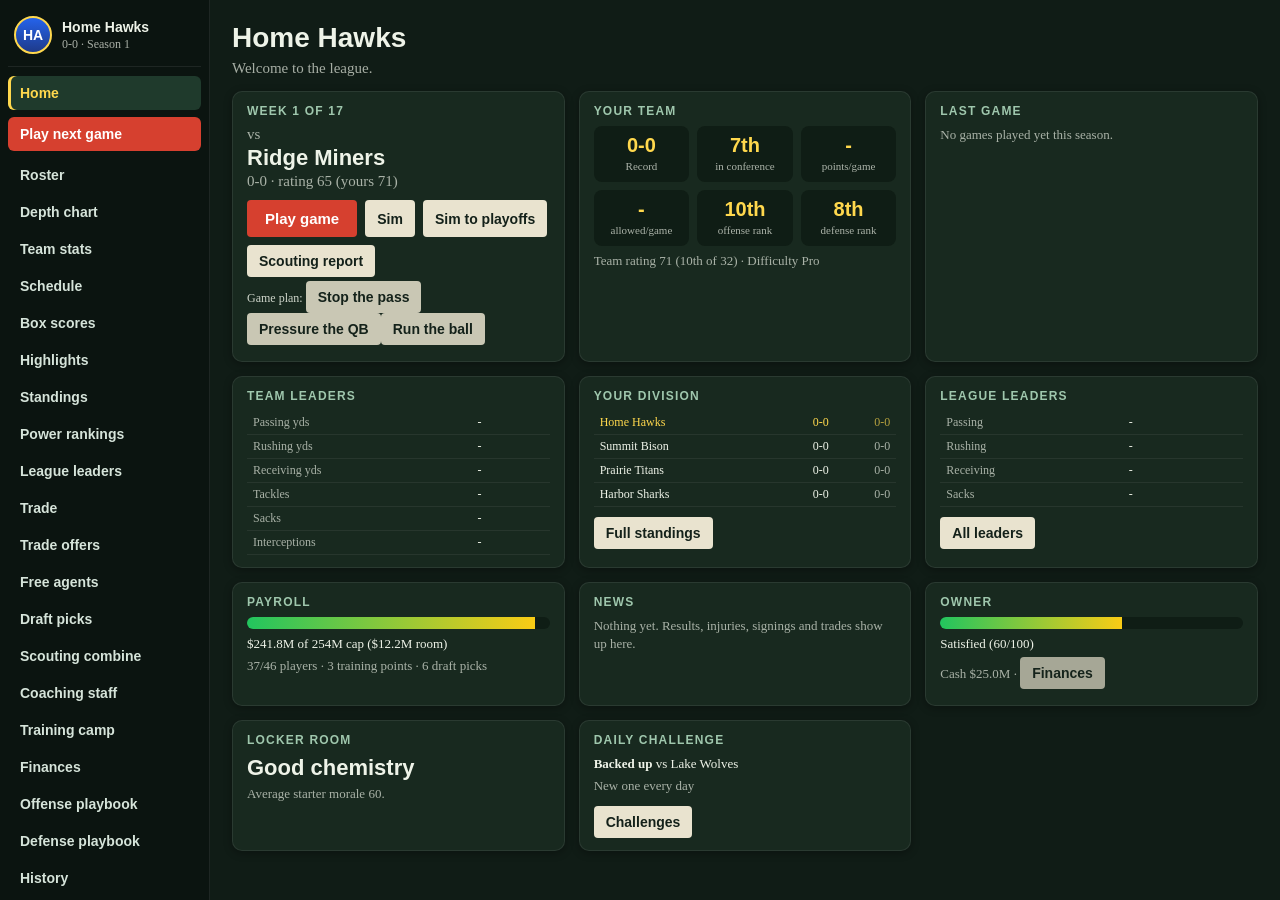
==== index.html @ 3e3acdc1 "Football: player camera - third-person and first-person views (Tab to switch) Co-Authored-By: Claude" ====
<!doctype html>
<html lang="en"><head><meta charset="utf-8">
<meta name="viewport" content="width=device-width,initial-scale=1,maximum-scale=1,user-scalable=no,viewport-fit=cover">
<meta name="mobile-web-app-capable" content="yes"><meta name="apple-mobile-web-app-capable" content="yes">
<title>Gridiron Lab</title><link rel="stylesheet" href="style.css">
<link rel="manifest" href="manifest.webmanifest"><meta name="theme-color" content="#14211a"><link rel="apple-touch-icon" href="icon-192.png"><link rel="icon" href="icon-192.png"></head>
<body>
<div id="wrap">
<canvas id="c" width="960" height="540"></canvas>
<div id="hud"></div><div id="msg"></div>
<div id="top"><button id="pbb">Playbook</button><button id="hlp">Controls</button><button id="rb">Lobby</button></div>
<div id="pb"></div>
<div id="pre"><div id="hint"></div><div id="plays"></div><button id="snap">Snap</button></div>
<div id="bar"></div>
<div id="stick"><i></i></div><div id="mv"></div><button id="act">Juke / Pump</button>
<p id="help"></p>
</div>
<div id="rot">Turn your phone sideways to play.<br><small>(tap to dismiss)</small></div>
<div id="modal" hidden></div>
<script src="data.js"></script><script src="stats0.js"></script><script src="special.js"></script><script src="ai.js"></script><script src="moves.js"></script><script src="career.js"></script><script src="ragdoll.js"></script><script src="game.js"></script><script src="render.js"></script><script src="hud.js"></script><script src="playbook.js"></script><script src="dash.js"></script><script src="league.js"></script><script src="opts.js"></script><script src="pcam.js"></script><script src="kick.js"></script><script src="extras.js"></script><script src="field2.js"></script><script src="gm.js"></script><script src="desk.js"></script><script src="anim.js"></script><script src="more.js"></script><script src="pose.js"></script><script src="play2.js"></script><script src="vis2.js"></script><script src="menus2.js"></script><script src="polish.js"></script><script src="sound2.js"></script><script src="more3.js"></script><script src="dive.js"></script><script src="play3.js"></script><script src="vis3.js"></script><script src="modes.js"></script><script src="ease.js"></script><script src="keys.js"></script><script src="models.js"></script><script src="anim2.js"></script><script src="rp2.js"></script><script src="trick.js"></script><script src="stats2.js"></script><script src="pe.js"></script><script src="pd.js"></script><script src="plays3.js"></script><script src="tw.js"></script><script src="rel.js"></script><script src="rtclock.js"></script><script src="pass3.js"></script><script src="stplays.js"></script><script src="st3.js"></script><script src="std.js"></script><script src="playcard.js"></script><script src="modelock.js"></script><script src="sheetlock.js"></script><script src="lock.js"></script>
<script>if(typeof stSVG!="function"||typeof kofcEnd!="function"||typeof rtTick!="function"||typeof lobby!="function"||typeof lineup!="function"||typeof careerHub!="function"||typeof cmove!="function"||typeof ragTackle!="function"||typeof fit!="function"||typeof dashHome!="function"||typeof featUI!="function"||typeof kickStart!="function"||typeof xNewGame!="function"||typeof fForm!="function"||typeof gmInit!="function"||typeof padPoll!="function"||typeof animStep!="function"||typeof stiffArm!="function"||typeof anTick!="function"||typeof covPre!="function"||typeof vTick!="function"||typeof devUI!="function"||typeof camTick!="function"||typeof sReact!="function"||typeof gNums!="function"||typeof userDive!="function"||typeof dsCycle!="function"||typeof dcShow!="function"||typeof recapUI!="function"||typeof tutGo!="function"||typeof kbPage!="function"||typeof mDraw!="function"||typeof CEL2=="undefined"||typeof rpAct!="function"||typeof licOK!="function"||typeof slGate!="function"||typeof fa1Fill!="function"||typeof dsSync!="function"||typeof peUI!="function"||typeof pdUI!="function"||typeof coachSug!="function"||typeof koKneel!="function"||typeof st4th!="function"||typeof stDes!="function"||typeof pcdShow!="function"||typeof pcSet!="function"||typeof mlSwitch!="function")document.body.innerHTML='<p style="padding:20px;font:18px sans-serif;color:#fff">Gridiron Lab is missing files. Upload index.html, data.js, special.js, ai.js, moves.js, career.js, ragdoll.js, game.js, render.js, hud.js, playbook.js, dash.js, league.js, opts.js, pcam.js, kick.js, extras.js, field2.js, gm.js, desk.js, anim.js, more.js, pose.js, play2.js, vis2.js, menus2.js, polish.js, sound2.js, more3.js, dive.js, play3.js, vis3.js, modes.js, ease.js, keys.js, models.js, anim2.js, rp2.js, trick.js, st3.js, std.js, playcard.js, sheetlock.js, lock.js, sw.js, manifest.webmanifest, the icons and style.css together in one folder.</p>'</script></body></html>
---- style.css ----
*{box-sizing:border-box}
html,body{margin:0;height:100%;overflow:hidden;background:#0b1626;color:#eef3e8;font:15px Georgia,serif;overscroll-behavior:none;-webkit-user-select:none;user-select:none}
button{background:#e9e3cf;color:#14211a;border:0;padding:8px 12px;font:700 14px "Trebuchet MS",sans-serif;cursor:pointer;border-radius:4px}
button.on{background:#ffd84d}button:focus-visible{outline:3px solid #fff}
/* the game fills the whole screen; everything else floats on top of it */
#wrap{position:fixed;inset:0}
#c{position:absolute;inset:0;width:100%;height:100%;display:block;touch-action:none;background:#14532d}
#hud{position:absolute;top:6px;left:10px;z-index:3;font:700 14px "Trebuchet MS",sans-serif;text-shadow:0 1px 3px #000,0 0 6px #000;pointer-events:none}
#msg{position:absolute;top:27px;left:10px;z-index:3;font-size:13px;color:#ffd84d;text-shadow:0 1px 3px #000,0 0 6px #000;max-width:62vw;pointer-events:none}
#top{position:absolute;top:6px;right:8px;z-index:5;display:flex;gap:6px}#top button{padding:7px 11px;font-size:13px;background:#e9e3cfee}
#pb{position:absolute;left:50%;transform:translateX(-50%);bottom:62px;z-index:5;background:#0b1626eb;border:2px solid #e9e3cf;border-radius:10px;padding:10px;max-width:96vw;max-height:66vh;overflow:auto}
#pb h3{margin:0 0 8px;font:700 16px "Trebuchet MS",sans-serif;color:#ffd84d;display:flex;justify-content:space-between;align-items:center;gap:10px}
#pb .cards{display:grid;grid-template-columns:repeat(auto-fill,minmax(122px,1fr));gap:8px;width:min(920px,90vw)}
.card{background:#1d3a2a;color:#fff;padding:5px;border:2px solid #ffffff2a;display:flex;flex-direction:column;align-items:center;gap:3px;font-size:12px}
.card.on{border-color:#ffd84d}.card svg{width:112px;height:80px;background:#2a7f35;border-radius:4px;pointer-events:none}.card span{pointer-events:none}
#pre{position:absolute;left:0;right:0;bottom:8px;z-index:4;display:flex;flex-direction:column;align-items:center;gap:6px;pointer-events:none}
#pre>*{pointer-events:auto}#hint{background:#000b;color:#fff;font-family:"Trebuchet MS",sans-serif;padding:6px 14px;border-radius:16px;font-size:14px;pointer-events:none;text-align:center;max-width:92vw}
#plays{display:flex;gap:6px;flex-wrap:wrap;justify-content:center}#plays button{background:#e9e3cfee}
#snap{background:#d6402f;color:#fff;padding:10px 26px;font-size:16px}
#bar{position:absolute;left:0;right:0;bottom:8px;z-index:4;display:flex;justify-content:center;pointer-events:none}#bar>*{pointer-events:auto}
#dctl{display:none;gap:6px;flex-wrap:wrap}#dctl button{background:#e9e3cfdd}
#help{display:none}
#ed{display:flex;flex-direction:column;gap:6px;align-items:center}#ed canvas{width:min(960px,92vw)}#edt{display:flex;gap:6px;flex-wrap:wrap;justify-content:center;max-width:960px}#ed p{max-width:760px;font-size:13px;margin:0}
#stick,#act,#rot{display:none}
#modal{position:fixed;inset:0;z-index:10;background:#000c;display:flex;overflow:auto}#modal[hidden]{display:none}
#modal>div{background:#1d2e24;padding:16px;overflow:auto}
table{border-collapse:collapse}td,th{padding:3px 10px;text-align:left}
#mv{display:none;gap:6px;flex-wrap:wrap;justify-content:center;position:absolute;right:12px;bottom:66px;z-index:4;flex-direction:column}#mv button{background:#7c3aed;color:#fff}
@media (pointer:coarse){
 #stick{display:block;position:absolute;left:16px;bottom:24px;width:110px;height:110px;border-radius:50%;background:#fff3;border:2px solid #fff8;z-index:3;touch-action:none}
 #stick i{position:absolute;left:33px;top:33px;width:40px;height:40px;border-radius:50%;background:#fffb;pointer-events:none}
 #act{display:block;position:absolute;right:16px;bottom:24px;z-index:3;width:86px;height:86px;border-radius:50%;background:#ffd84dcc;touch-action:none}
 #mv{right:12px;bottom:122px;width:96px}#mv button{padding:10px 6px;font-size:13px}
 #hud{font-size:12px}#msg{font-size:11px}#pb{bottom:56px;max-height:60vh}#pb .cards{grid-template-columns:repeat(auto-fill,minmax(104px,1fr))}.card svg{width:96px;height:68px}
 #plays button,#top button{padding:7px 9px;font-size:12px}
}
@media (pointer:coarse) and (orientation:portrait){#rot{display:block;position:fixed;inset:0;z-index:20;background:#14211af2;color:#fff;font-size:20px;text-align:center;padding-top:40vh}}
#modal table{font-size:12px}td.tc{cursor:pointer;background:#2c4636}td.tc:hover{background:#3d6a4c}#modal h2,#modal h3{margin:4px 0}
#modal{align-items:stretch;justify-content:stretch}
#modal>div{width:100%;height:100%;max-height:none;border:0;padding:16px;box-sizing:border-box}
#modal h1{margin:4px 0;font:700 28px "Trebuchet MS",sans-serif}
.grid{display:grid;grid-template-columns:repeat(auto-fit,minmax(170px,1fr));gap:12px;margin-top:16px}
.grid button{padding:26px 10px;font-size:18px}.grid button.big{background:#d6402f;color:#fff}
/* league pages */
#modal>div.pg{overflow:auto;-webkit-overflow-scrolling:touch}
.pg p{margin:6px 0;line-height:1.4}.pg h3{margin:16px 0 6px;font:700 17px "Trebuchet MS",sans-serif;color:#ffd84d}
.pg table{border-collapse:collapse;width:100%;max-width:1100px;font-size:13px}
.pg th,.pg td{padding:5px 8px;border-bottom:1px solid #ffffff1c;text-align:left;vertical-align:top}
.pg th{color:#cfe3d4;font-weight:700;white-space:nowrap}.pg th.srt{cursor:pointer;text-decoration:underline dotted}
.pg tr.st td{font-weight:700}.pg tr.me td{color:#ffd84d}
.pg a{color:#9fd3ff}.pg td button{padding:4px 9px;font-size:12px;margin:1px}
.pg .small{font-size:12px;opacity:.85}.pg .warn{color:#ffb4a8}.pg .good{color:#9be89b}.inj{color:#ff8f7a;font-size:11px;font-weight:700}
.pg .row{display:flex;gap:6px;flex-wrap:wrap;align-items:center;margin:8px 0}.pg select{padding:7px;font-size:14px;border-radius:3px;max-width:100%}
.pg .nav{display:flex;gap:6px;margin-bottom:6px}.pg .nav button{padding:6px 12px;font-size:13px}
.pg .cols{display:grid;grid-template-columns:1fr 1fr;gap:14px;margin-top:10px}.pg .ck{display:block;font-size:13px;padding:5px 0;border-bottom:1px solid #ffffff12}
.pg button.on{background:#ffd84d}
@media (max-width:700px){.pg .cols{grid-template-columns:1fr}.pg table{font-size:12px}.pg th,.pg td{padding:4px 5px}.grid button{padding:16px 8px;font-size:15px}}
#mv{display:none;gap:6px;flex-wrap:wrap;justify-content:center}#mv button{background:#7c3aed;color:#fff}
.cinfo{align-self:center;font-size:13px;opacity:.9;padding:0 6px}.pg button.dim{opacity:.45}.pg input{padding:7px;font-size:15px;border-radius:3px}
@media (pointer:coarse){#mv{position:absolute;right:12px;bottom:168px;z-index:3;flex-direction:column;width:96px}#mv button{padding:10px 6px;font-size:13px}}

/* scoreboard */
#sb{position:absolute;top:6px;left:50%;transform:translateX(-50%);z-index:4;display:flex;align-items:stretch;font-family:"Trebuchet MS",sans-serif;border-radius:8px;overflow:hidden;box-shadow:0 3px 12px #0009;pointer-events:none;border:1px solid #ffffff30}
#sb .tm{display:flex;align-items:center;gap:8px;padding:4px 12px;color:#fff;position:relative}#sb .tm.u{background:linear-gradient(#2563eb,#1e3a8a)}#sb .tm.c{background:linear-gradient(#dc2626,#7f1d1d)}
#sb .nm{font:700 13px "Trebuchet MS",sans-serif;letter-spacing:1px}#sb .sc{font:800 24px "Trebuchet MS",sans-serif;min-width:30px;text-align:center}
#sb .to{position:absolute;bottom:2px;left:12px;display:flex;gap:3px}#sb .tm.c .to{left:auto;right:12px}#sb .to b{width:9px;height:3px;background:#ffd84d;border-radius:2px}#sb .to b.off{background:#ffffff40}
#sb .tm.pos .nm::before{content:'';display:inline-block;width:11px;height:7px;margin-right:5px;background:#8b5a2b;border-radius:50%;border:1px solid #fff8;vertical-align:1px}
#sb .mid{background:#0b1626;color:#fff;padding:3px 14px;text-align:center;display:flex;flex-direction:column;justify-content:center;min-width:132px}
#sb .q{font:700 15px "Trebuchet MS",sans-serif}#sb .clk{color:#ff7b7b}#sb .clk.on{color:#7dffa0}#sb .dd{font:700 11px "Trebuchet MS",sans-serif;color:#ffd84d;letter-spacing:.5px}#sb .dd em{color:#ffffff60;font-style:normal}
#msg{left:50%!important;transform:translateX(-50%);top:62px!important;background:#000a;padding:3px 12px;border-radius:12px;max-width:80vw}
/* play result banner */
#res{position:absolute;left:50%;top:38%;transform:translate(-50%,-50%);z-index:4;text-align:center;pointer-events:none;opacity:0;font-family:"Trebuchet MS",sans-serif}
#res .t{font:900 46px "Trebuchet MS",sans-serif;letter-spacing:2px;color:#fff;padding:6px 30px;background:#0b1626d9;border-radius:6px;transform:skewX(-8deg);text-shadow:0 3px 0 #0008;white-space:nowrap}
#res .s{display:inline-block;margin-top:6px;font:700 15px "Trebuchet MS",sans-serif;color:#fff;background:#000b;padding:4px 14px;border-radius:12px}#res .s:empty{display:none}
#res.show{animation:resIn 1.7s ease-out forwards}
#res.good .t{background:linear-gradient(#16a34a,#14532d)}#res.bad .t{background:linear-gradient(#dc2626,#7f1d1d)}#res.td .t{background:linear-gradient(#facc15,#b45309);color:#1a1200;text-shadow:none;font-size:56px}#res.inc .t{background:#334155e6}
@keyframes resIn{0%{opacity:0;transform:translate(-50%,-50%) scale(.6)}12%{opacity:1;transform:translate(-50%,-50%) scale(1.08)}22%{transform:translate(-50%,-50%) scale(1)}85%{opacity:1}100%{opacity:.95}}
@media (pointer:coarse){#sb .sc{font-size:19px}#sb .nm{font-size:11px}#sb .mid{min-width:110px}#res .t{font-size:32px}#res.td .t{font-size:40px}#msg{top:52px!important}}

/* Football GM style shell: sidebar + main page */
#modal>div.shellwrap{padding:0;width:100%;height:100%;overflow:hidden;background:#101c16}
.shell{display:grid;grid-template-columns:210px 1fr;height:100%}
.side{background:#0b1410;border-right:1px solid #ffffff14;overflow:auto;padding:10px 8px;display:flex;flex-direction:column;gap:3px}
.side .brand{display:flex;gap:10px;align-items:center;padding:6px 6px 12px;border-bottom:1px solid #ffffff14;margin-bottom:6px}
.side .brand b{display:block;font:700 14px "Trebuchet MS",sans-serif}.side .brand span{font-size:12px;opacity:.7}
.side .logo{width:38px;height:38px;border-radius:50%;background:linear-gradient(#2563eb,#1e3a8a);display:flex;align-items:center;justify-content:center;font:800 14px "Trebuchet MS",sans-serif;color:#fff;flex:none;border:2px solid #ffd84d}
.side .ni{background:transparent;color:#d6e4da;text-align:left;padding:9px 12px;font:600 14px "Trebuchet MS",sans-serif;border-radius:6px}
.side .ni:hover{background:#ffffff10}.side .ni.on{background:#1f3a2c;color:#ffd84d;box-shadow:inset 3px 0 0 #ffd84d}.side .ni.hot{background:#d6402f;color:#fff;margin:4px 0}.side .ni.hot.on{background:#b8321f}
.main{overflow:auto;padding:18px 22px;-webkit-overflow-scrolling:touch}
.main h1{margin:0 0 4px;font:800 26px "Trebuchet MS",sans-serif}.dim{opacity:.68}
.hdr{margin-bottom:12px}.hdr p{margin:2px 0}
.dash{display:grid;grid-template-columns:repeat(auto-fill,minmax(290px,1fr));gap:14px}
.cardx{background:#18291f;border:1px solid #ffffff14;border-radius:10px;padding:12px 14px;box-shadow:0 2px 8px #0005}
.cardx h4{margin:0 0 8px;font:700 12px "Trebuchet MS",sans-serif;letter-spacing:1.2px;text-transform:uppercase;color:#9fc7ad}
.cardx .big{font:800 22px "Trebuchet MS",sans-serif;margin:2px 0}.cardx .big.w{color:#6ee7a0}.cardx .big.l{color:#ff8f7a}
.cardx p{margin:4px 0;font-size:13px}.cardx .btns{display:flex;gap:8px;flex-wrap:wrap;margin-top:10px}
.cardx button.go,.main button.go{background:#d6402f;color:#fff;font-size:15px;padding:10px 18px}
.stats3{display:grid;grid-template-columns:repeat(3,1fr);gap:8px;margin-bottom:6px}.stats3 div{background:#0f1d15;border-radius:8px;padding:8px;text-align:center}
.stats3 b{display:block;font:800 20px "Trebuchet MS",sans-serif;color:#ffd84d}.stats3 span{font-size:11px;opacity:.7}
table.mini{width:100%;font-size:13px}table.mini td{padding:4px 6px;border-bottom:1px solid #ffffff10}table.mini tr.me td{color:#ffd84d}td.num{text-align:right;font-variant-numeric:tabular-nums}
.bar{height:12px;background:#0f1d15;border-radius:6px;overflow:hidden;margin:6px 0}.bar i{display:block;height:100%;background:linear-gradient(90deg,#22c55e,#facc15)}.bar i.over{background:#ef4444}.bar.sm{height:7px;margin:0;min-width:70px}
.news{border-bottom:1px solid #ffffff0c;padding:3px 0}.news .dim{font-size:11px;margin-right:6px}
.pcard{display:flex;gap:12px;align-items:center}.pcard .ovr{width:62px;height:62px;border-radius:10px;background:linear-gradient(#facc15,#b45309);color:#1a1200;display:flex;flex-direction:column;align-items:center;justify-content:center;flex:none}
.pcard .ovr b{font:900 26px "Trebuchet MS",sans-serif;line-height:1}.pcard .ovr span{font-size:10px;font-weight:700}
b.w{color:#6ee7a0}b.l{color:#ff8f7a}
@media (max-width:820px){.shell{grid-template-columns:150px 1fr}.side .ni{padding:7px 8px;font-size:12px}.side .brand span{display:none}.main{padding:12px}.dash{grid-template-columns:repeat(auto-fill,minmax(250px,1fr));gap:10px}.main h1{font-size:20px}}
@media (pointer:coarse) and (max-height:520px){.shell{grid-template-columns:150px 1fr}.side{padding:6px 5px}.side .ni{padding:7px 8px;font-size:12px}.side .brand{padding:4px 4px 8px}.side .brand span{display:none}.side .logo{width:30px;height:30px;font-size:12px}
 .main{padding:10px 12px}.main h1{font-size:19px}.dash{grid-template-columns:repeat(auto-fill,minmax(240px,1fr));gap:9px}.cardx{padding:9px 11px}.cardx .big{font-size:17px}.stats3 b{font-size:16px}.cardx button.go{padding:8px 12px;font-size:13px}}

/* ---- game features ---- */
#sb .tm.u{background:linear-gradient(var(--u1,#2563eb),var(--u2,#1e3a8a))}#sb .tm.c{background:linear-gradient(var(--c1,#dc2626),var(--c2,#7f1d1d))}
#sb2{position:absolute;top:50px;left:50%;transform:translateX(-50%);z-index:4;display:none;flex-direction:column;align-items:center;gap:3px;pointer-events:none;font:700 10px "Trebuchet MS",sans-serif;color:#fff;text-shadow:0 1px 2px #000;letter-spacing:.6px}
#sb2:not([style*="none"]){display:flex}
#sb2 .mom{position:relative;width:160px;height:5px;background:#000a;border-radius:3px;overflow:hidden;box-shadow:0 0 0 1px #ffffff30}#sb2 .mom::after{content:'';position:absolute;left:50%;top:0;bottom:0;width:1px;background:#fffc}
#sb2 .mom i{position:absolute;top:0;bottom:0;transition:width .5s}#sb2 .mom i.u{right:50%;background:var(--u1,#2563eb)}#sb2 .mom i.c{left:50%;background:var(--c1,#dc2626)}
#msg{top:78px!important}
#res.flag .t{background:linear-gradient(#facc15,#ca8a04);color:#1a1200;text-shadow:none}
#rpb{position:absolute;top:6px;left:8px;z-index:5;display:none;padding:7px 12px;font-size:13px;background:#e9e3cfee}
#pbp{position:absolute;top:44px;left:8px;z-index:3;max-width:min(340px,30vw);font:12px/1.35 "Trebuchet MS",sans-serif;color:#fff;background:#000b;padding:5px 10px;border-radius:8px;pointer-events:none;opacity:0;transition:opacity .4s}
#pbp:empty{display:none}
#tip{display:none;position:absolute;top:100px;left:50%;transform:translateX(-50%);z-index:7;width:min(440px,88vw);background:#0b1626f2;border:2px solid #ffd84d;border-radius:10px;padding:10px 14px;color:#fff;font:14px/1.4 "Trebuchet MS",sans-serif;box-shadow:0 6px 20px #000a;text-align:center}
#tip p{margin:0 0 8px}#tip button{padding:6px 16px}
.feats{display:grid;gap:10px;margin-bottom:6px}.feat{display:flex;gap:12px;align-items:center}.feat b{display:block}.feat .small{display:block;opacity:.8}.feat .row{flex-shrink:0}
#modal .tg,.tg{min-width:60px;flex-shrink:0;background:#475569;color:#e2e8f0}#modal .tg.on,.tg.on{background:#16a34a;color:#fff}
.cardx.wide{grid-column:1/-1}.pbpl{max-height:360px;overflow:auto;font-size:13px}.pbpl p{margin:3px 0}
@media (pointer:coarse){
 #stick{width:var(--stk,110px)!important;height:var(--stk,110px)!important}#stick i{left:calc(50% - 20px)!important;top:calc(50% - 20px)!important}
 body.lefty #stick{left:auto;right:16px}body.lefty #act{right:auto;left:16px}body.lefty #mv{right:auto;left:12px}
 #pbp{top:40px;max-width:36vw;font-size:11px}#msg{top:68px!important}#sb2{top:44px}#tip{top:84px;font-size:13px}
}

/* ---- batch 2 ---- */
#lt{position:absolute;left:12px;bottom:70px;z-index:4;min-width:220px;max-width:340px;background:#0b1626ee;border-left:6px solid var(--lc,#2563eb);border-radius:4px;padding:6px 12px;color:#fff;font-family:"Trebuchet MS",sans-serif;pointer-events:none;opacity:0;transform:translateX(-30px);transition:all .35s}
#lt.show{opacity:1;transform:none}#lt i{display:block;font:900 11px "Trebuchet MS",sans-serif;letter-spacing:1.5px;color:#ffd84d;font-style:normal}#lt b{display:block;font-size:17px}#lt span{display:block;font-size:11px;color:#cbd5e1}#lt em{display:block;font-style:normal;font-size:12px;margin-top:2px}
#achp{position:absolute;right:12px;top:52px;z-index:8;background:linear-gradient(#facc15,#ca8a04);color:#1a1200;border-radius:10px;padding:8px 14px;font-family:"Trebuchet MS",sans-serif;max-width:260px;opacity:0;pointer-events:none}
#achp.show{animation:achIn 4s ease forwards}#achp small{display:block;font-size:10px;letter-spacing:1px;text-transform:uppercase}#achp b{display:block;font-size:16px}#achp span{font-size:12px}
@keyframes achIn{0%{opacity:0;transform:translateY(-15px)}10%,85%{opacity:1;transform:none}100%{opacity:0}}
.pst{display:block;font-style:normal;font-size:10px;color:#86efac}.p2l{color:#fca5a5;font:700 12px sans-serif;align-self:center;margin-left:8px}.p2b{background:#fecaca!important}.p2b.on{background:#f87171!important}
.achs{display:grid;grid-template-columns:repeat(auto-fill,minmax(230px,1fr));gap:8px}.ach{background:#18291f;border:1px solid #ffffff14;border-radius:8px;padding:8px 10px;opacity:.55}.ach.got{opacity:1;border-color:#facc15}.ach b{display:block}.ach span{font-size:12px}.ach em{display:block;font-size:11px;color:#9fc7ad;font-style:normal}
.tag{background:#7c3aed;color:#fff;border-radius:6px;padding:1px 7px;font-size:12px;font-weight:700}
@media (pointer:coarse){#lt{left:auto;right:12px;bottom:auto;top:84px;min-width:180px}#achp{top:84px}}

/* ---- computer controls ---- */
.card{position:relative}.card kbd{position:absolute;top:3px;left:4px;background:#0b1626;color:#ffd84d;border:1px solid #ffd84d88;border-radius:4px;font:700 11px sans-serif;padding:0 5px;line-height:16px;pointer-events:none}
kbd{background:#0b1626;color:#ffd84d;border:1px solid #ffffff30;border-radius:4px;padding:1px 6px;font:700 12px sans-serif;white-space:normal}
.ctl{width:100%;border-collapse:collapse}.ctl td,.ctl th{padding:5px 8px;border-bottom:1px solid #ffffff14;text-align:left;font-size:14px}.ctl .sec{color:#ffd84d;font-weight:700;padding-top:12px}
@media (pointer:fine) and (min-width:1600px){#sb{transform:translateX(-50%) scale(1.22);transform-origin:top center}#sb2{top:60px}#msg{top:90px!important}
 #top button,#plays button,#snap{font-size:15px;padding:9px 14px}#hint{font-size:16px}#pb .cards{grid-template-columns:repeat(auto-fill,minmax(150px,1fr));width:min(1200px,90vw)}.card svg{width:140px;height:100px}.card{font-size:14px}
 #res .t{font-size:60px}#res.td .t{font-size:72px}#lt{transform-origin:left bottom}#lt.show{transform:scale(1.15)}#pbp{font-size:14px;max-width:420px}}
@media (pointer:coarse){#fsb{display:none}}
#keys{font:12px "Trebuchet MS",sans-serif;color:#e2e8f0;background:#000a;border-radius:10px;padding:2px 10px;pointer-events:none}#keys:empty{display:none}

/* ---- laptop / desktop buttons ---- */
@media (pointer:fine){
 body.desk #plays button,body.desk #dctl button,body.desk #mv button,body.desk #snap,body.desk #top button{background:#0b1626e6;color:#f1f5f9;border:1px solid #ffffff2e;border-radius:9px;padding:7px 12px;font:600 13px "Trebuchet MS",sans-serif;box-shadow:0 2px 8px #0007;display:inline-flex;align-items:center;gap:7px;cursor:pointer;transition:background .12s,border-color .12s,transform .08s}
 body.desk #plays button:hover,body.desk #dctl button:hover,body.desk #mv button:hover,body.desk #snap:hover,body.desk #top button:hover{background:#1e3a5f;border-color:#ffd84d99}
 body.desk #plays button:active,body.desk #dctl button:active,body.desk #mv button:active,body.desk #snap:active{transform:translateY(1px)}
 body.desk #plays button.on{border-color:#ffd84d;color:#ffd84d}
 body.desk #snap{background:linear-gradient(#22c55e,#15803d);border-color:#86efac;font-size:15px;padding:8px 22px;font-weight:800}body.desk #snap:hover{background:linear-gradient(#34d399,#16a34a)}
 body.desk #snap::before{content:"Enter";order:2}
 body.desk #plays{display:flex;flex-wrap:wrap;justify-content:center;gap:6px;max-width:min(1100px,96vw)}
 body.desk #plays [data-a="punt"],body.desk #plays [data-a="fg"],body.desk #plays [data-a="fakep"],body.desk #plays [data-a="fakefg"]{order:3;background:#3b2a0be6;border-color:#f59e0b88}
 body.desk #plays [data-a="kneel"],body.desk #plays [data-a="spike"],body.desk #plays [data-a="to"]{order:2}
 body.desk #plays [data-a="deep"],body.desk #plays [data-a="onside"],body.desk #plays [data-a="xp"],body.desk #plays [data-a="two"],body.desk #plays [data-a="tb"],body.desk #plays [data-a="ret"]{font-size:15px;padding:9px 18px}
 body.desk #plays .sep{order:2;width:1px;align-self:stretch;background:#ffffff30;margin:0 4px}
 body.desk #plays .p2l,body.desk #plays .p2b{order:5}
 body.desk #bar{gap:8px;align-items:center;flex-wrap:wrap}body.desk #dctl{gap:6px}
 body.desk #bar #mv{position:static;flex-direction:row;width:auto;gap:6px;right:auto;bottom:auto}
 body.desk #mv button{background:#2e1065e6;border-color:#a78bfa88}
 #kh{font:12px "Trebuchet MS",sans-serif;color:#e2e8f0;background:#000b;border-radius:9px;padding:6px 11px}#kh:empty{display:none}
 #keys{margin-top:2px}
 /* key labels on the buttons */
 body.desk #plays button::before,body.desk #dctl button::before,body.desk #mv button::before,body.desk #snap::before,body.desk #top button::before{font:700 10px sans-serif;color:#0b1626;background:#ffd84d;border-radius:4px;padding:2px 5px;line-height:12px}
 body.desk #plays button::before,body.desk #top button::before{content:none;padding:0}
 body.desk #plays [data-a="form"]::before{content:"O";padding:2px 5px}body.desk #plays [data-a="hurry"]::before{content:"H";padding:2px 5px}body.desk #plays [data-a="tt"]::before{content:"T";padding:2px 5px}
body.desk #plays [data-a="dsg"]::before{content:"X";padding:2px 5px}
 body.desk #top #pbb::before{content:"B";padding:2px 5px}body.desk #top #rb::before{content:"Esc";padding:2px 5px}
 body.desk #dctl [data-k=" "]::before{content:"Space"}body.desk #dctl [data-k="e"]::before{content:"E"}body.desk #dctl [data-k="f"]::before{content:"F"}body.desk #dctl [data-k="g"]::before{content:"G"}body.desk #dctl [data-k="r"]::before{content:"R"}
body.desk #dctl [data-k="v"]::before{content:"V"}
 body.desk #mv [data-k="z"]::before{content:"Z"}body.desk #mv [data-k="x"]::before{content:"X"}body.desk #mv [data-k="c"]::before{content:"C"}body.desk #mv [data-k="v"]::before{content:"V"}body.desk #mv [data-k="t"]::before{content:"T"}
 body.desk #mv [data-k="q"]::before{content:"Q"}body.desk #mv [data-k="e"]::before{content:"E"}body.desk #mv [data-k="1"]::before{content:"1"}body.desk #mv [data-k="2"]::before{content:"2"}body.desk #mv [data-k="3"]::before{content:"3"}body.desk #mv [data-k="4"]::before{content:"4"}
 body.desk #hint{font-size:13px}
}
@media (pointer:fine) and (max-height:820px){body.desk #plays button,body.desk #dctl button,body.desk #mv button{padding:6px 10px;font-size:12.5px}body.desk #top button{padding:6px 10px;font-size:12.5px}body.desk #pb{bottom:110px;max-height:58vh}body.desk #pb .cards{grid-template-columns:repeat(auto-fill,minmax(112px,1fr))}body.desk .card svg{width:100px;height:72px}}
#hint:empty{display:none}
@media (pointer:fine){body.desk #plays [data-a="xp"]::before,body.desk #plays [data-a="tb"]::before,body.desk #plays [data-a="deep"]::before{content:"1";padding:2px 5px}
 body.desk #plays [data-a="two"]::before,body.desk #plays [data-a="ret"]::before,body.desk #plays [data-a="onside"]::before{content:"2";padding:2px 5px}}

/* ---- batch 4 ---- */
body.desk #mv [data-k="r"]::before{content:"R"}
.face{image-rendering:pixelated;border-radius:6px;border:2px solid #ffffff40;vertical-align:middle;margin-right:10px;background:#1d3a2a}#lt .face{float:left;margin:2px 10px 0 0}
.edx{margin-top:6px;display:flex;flex-wrap:wrap;gap:4px;align-items:center}.edx button{padding:4px 8px;font-size:12px}
.intro{max-width:880px;margin:0 auto}.mvs{display:flex;align-items:stretch;gap:12px;margin:12px 0}.mside{flex:1;border-radius:12px;padding:14px;color:#fff;display:flex;flex-direction:column;gap:4px;box-shadow:0 4px 14px #0008}
.mside b{font:900 24px "Trebuchet MS",sans-serif}.mside span{font-size:13px;opacity:.9}.mside em{font-style:normal;font-size:13px;margin-top:6px}.mvsx{align-self:center;font:900 30px "Trebuchet MS",sans-serif;color:#ffd84d}
.drillbox{margin-top:12px;text-align:center}.dbar{position:relative;height:22px;background:#0b1626;border-radius:11px;border:1px solid #ffffff30;margin:8px 0}.dbar i{position:absolute;top:-4px;width:6px;height:30px;background:#ffd84d;border-radius:3px;transform:translateX(-3px)}.dbar .dz{position:absolute;left:67%;width:16%;top:0;bottom:0;background:#16a34a88;border-radius:8px}
body.bigtxt{font-size:118%}body.bigtxt .pg{font-size:17px}body.bigtxt #hint{font-size:16px}body.bigtxt #plays button,body.bigtxt #dctl button,body.bigtxt #mv button,body.bigtxt #snap{font-size:16px!important;padding:9px 14px!important}body.bigtxt .side .ni{font-size:15px}body.bigtxt table.mini td{font-size:14px}
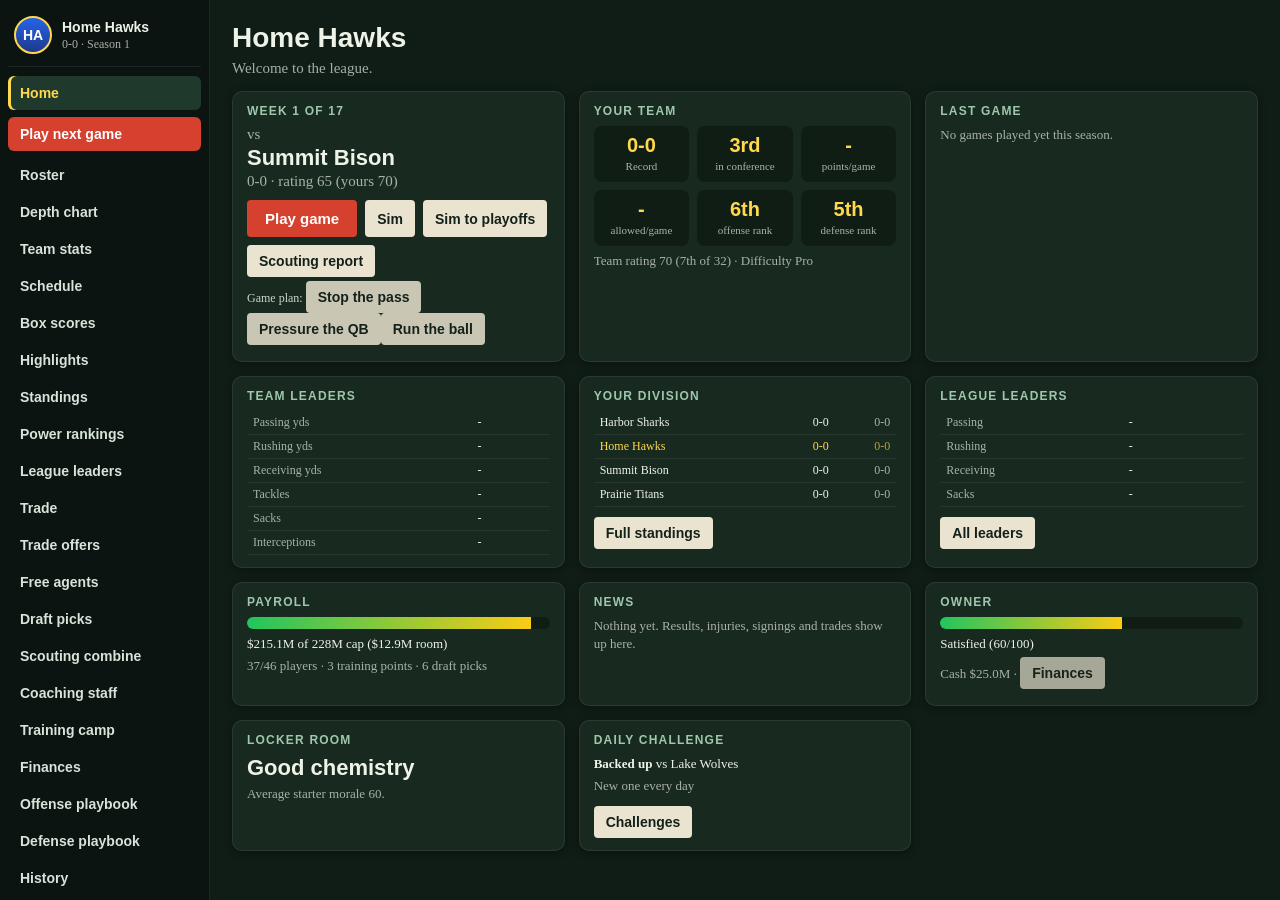
==== commit 73d0350a: "Camera views: two separate switches, both off by default Third-person and first-person camera are no" ====
--- a/index.html
+++ b/index.html
@@ -18,4 +18,4 @@
 <div id="rot">Turn your phone sideways to play.<br><small>(tap to dismiss)</small></div>
 <div id="modal" hidden></div>
 <script src="data.js"></script><script src="stats0.js"></script><script src="special.js"></script><script src="ai.js"></script><script src="moves.js"></script><script src="career.js"></script><script src="ragdoll.js"></script><script src="game.js"></script><script src="render.js"></script><script src="hud.js"></script><script src="playbook.js"></script><script src="dash.js"></script><script src="league.js"></script><script src="opts.js"></script><script src="pcam.js"></script><script src="kick.js"></script><script src="extras.js"></script><script src="field2.js"></script><script src="gm.js"></script><script src="desk.js"></script><script src="anim.js"></script><script src="more.js"></script><script src="pose.js"></script><script src="play2.js"></script><script src="vis2.js"></script><script src="menus2.js"></script><script src="polish.js"></script><script src="sound2.js"></script><script src="more3.js"></script><script src="dive.js"></script><script src="play3.js"></script><script src="vis3.js"></script><script src="modes.js"></script><script src="ease.js"></script><script src="keys.js"></script><script src="models.js"></script><script src="anim2.js"></script><script src="rp2.js"></script><script src="trick.js"></script><script src="stats2.js"></script><script src="pe.js"></script><script src="pd.js"></script><script src="plays3.js"></script><script src="tw.js"></script><script src="rel.js"></script><script src="rtclock.js"></script><script src="pass3.js"></script><script src="stplays.js"></script><script src="st3.js"></script><script src="std.js"></script><script src="playcard.js"></script><script src="modelock.js"></script><script src="sheetlock.js"></script><script src="lock.js"></script>
-<script>if(typeof stSVG!="function"||typeof kofcEnd!="function"||typeof rtTick!="function"||typeof lobby!="function"||typeof lineup!="function"||typeof careerHub!="function"||typeof cmove!="function"||typeof ragTackle!="function"||typeof fit!="function"||typeof dashHome!="function"||typeof featUI!="function"||typeof kickStart!="function"||typeof xNewGame!="function"||typeof fForm!="function"||typeof gmInit!="function"||typeof padPoll!="function"||typeof animStep!="function"||typeof stiffArm!="function"||typeof anTick!="function"||typeof covPre!="function"||typeof vTick!="function"||typeof devUI!="function"||typeof camTick!="function"||typeof sReact!="function"||typeof gNums!="function"||typeof userDive!="function"||typeof dsCycle!="function"||typeof dcShow!="function"||typeof recapUI!="function"||typeof tutGo!="function"||typeof kbPage!="function"||typeof mDraw!="function"||typeof CEL2=="undefined"||typeof rpAct!="function"||typeof licOK!="function"||typeof slGate!="function"||typeof fa1Fill!="function"||typeof dsSync!="function"||typeof peUI!="function"||typeof pdUI!="function"||typeof coachSug!="function"||typeof koKneel!="function"||typeof st4th!="function"||typeof stDes!="function"||typeof pcdShow!="function"||typeof pcSet!="function"||typeof mlSwitch!="function")document.body.innerHTML='<p style="padding:20px;font:18px sans-serif;color:#fff">Gridiron Lab is missing files. Upload index.html, data.js, special.js, ai.js, moves.js, career.js, ragdoll.js, game.js, render.js, hud.js, playbook.js, dash.js, league.js, opts.js, pcam.js, kick.js, extras.js, field2.js, gm.js, desk.js, anim.js, more.js, pose.js, play2.js, vis2.js, menus2.js, polish.js, sound2.js, more3.js, dive.js, play3.js, vis3.js, modes.js, ease.js, keys.js, models.js, anim2.js, rp2.js, trick.js, st3.js, std.js, playcard.js, sheetlock.js, lock.js, sw.js, manifest.webmanifest, the icons and style.css together in one folder.</p>'</script></body></html>
+<script>if(typeof stSVG!="function"||typeof kofcEnd!="function"||typeof rtTick!="function"||typeof lobby!="function"||typeof lineup!="function"||typeof careerHub!="function"||typeof cmove!="function"||typeof ragTackle!="function"||typeof fit!="function"||typeof dashHome!="function"||typeof featUI!="function"||typeof kickStart!="function"||typeof xNewGame!="function"||typeof fForm!="function"||typeof gmInit!="function"||typeof padPoll!="function"||typeof animStep!="function"||typeof stiffArm!="function"||typeof anTick!="function"||typeof covPre!="function"||typeof vTick!="function"||typeof devUI!="function"||typeof camTick!="function"||typeof sReact!="function"||typeof gNums!="function"||typeof userDive!="function"||typeof dsCycle!="function"||typeof dcShow!="function"||typeof recapUI!="function"||typeof tutGo!="function"||typeof kbPage!="function"||typeof mDraw!="function"||typeof CEL2=="undefined"||typeof rpAct!="function"||typeof licOK!="function"||typeof slGate!="function"||typeof fa1Fill!="function"||typeof dsSync!="function"||typeof peUI!="function"||typeof pdUI!="function"||typeof coachSug!="function"||typeof koKneel!="function"||typeof st4th!="function"||typeof stDes!="function"||typeof pcdShow!="function"||typeof pcSet!="function"||typeof mlSwitch!="function")document.body.innerHTML='<p style="padding:20px;font:18px sans-serif;color:#fff">Gridiron Lab is missing files. Upload index.html, data.js, special.js, ai.js, moves.js, career.js, ragdoll.js, game.js, render.js, hud.js, playbook.js, dash.js, league.js, opts.js, pcam.js, kick.js, extras.js, field2.js, gm.js, desk.js, anim.js, more.js, pose.js, play2.js, vis2.js, menus2.js, polish.js, sound2.js, more3.js, dive.js, play3.js, vis3.js, modes.js, ease.js, keys.js, models.js, anim2.js, rp2.js, trick.js, st3.js, std.js, playcard.js, modelock.js, sheetlock.js, lock.js, sw.js, manifest.webmanifest, the icons and style.css together in one folder.</p>'</script></body></html>
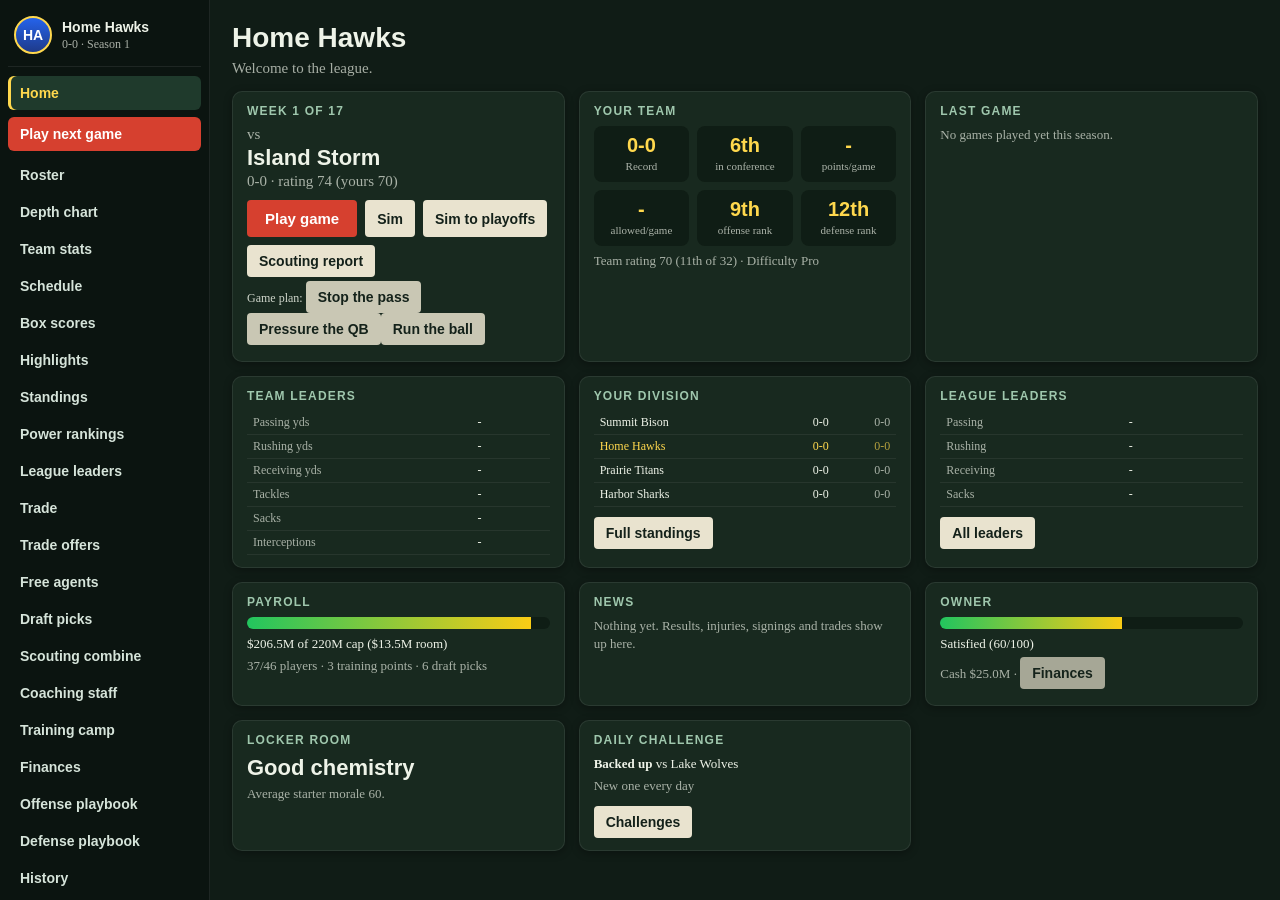
==== commit d4eca9a0: "First-person camera: wider auto field of view, throw help, smooth player switching Three new switche" ====
--- a/index.html
+++ b/index.html
@@ -17,5 +17,5 @@
 </div>
 <div id="rot">Turn your phone sideways to play.<br><small>(tap to dismiss)</small></div>
 <div id="modal" hidden></div>
-<script src="data.js"></script><script src="stats0.js"></script><script src="special.js"></script><script src="ai.js"></script><script src="moves.js"></script><script src="career.js"></script><script src="ragdoll.js"></script><script src="game.js"></script><script src="render.js"></script><script src="hud.js"></script><script src="playbook.js"></script><script src="dash.js"></script><script src="league.js"></script><script src="opts.js"></script><script src="pcam.js"></script><script src="kick.js"></script><script src="extras.js"></script><script src="field2.js"></script><script src="gm.js"></script><script src="desk.js"></script><script src="anim.js"></script><script src="more.js"></script><script src="pose.js"></script><script src="play2.js"></script><script src="vis2.js"></script><script src="menus2.js"></script><script src="polish.js"></script><script src="sound2.js"></script><script src="more3.js"></script><script src="dive.js"></script><script src="play3.js"></script><script src="vis3.js"></script><script src="modes.js"></script><script src="ease.js"></script><script src="keys.js"></script><script src="models.js"></script><script src="anim2.js"></script><script src="rp2.js"></script><script src="trick.js"></script><script src="stats2.js"></script><script src="pe.js"></script><script src="pd.js"></script><script src="plays3.js"></script><script src="tw.js"></script><script src="rel.js"></script><script src="rtclock.js"></script><script src="pass3.js"></script><script src="stplays.js"></script><script src="st3.js"></script><script src="std.js"></script><script src="playcard.js"></script><script src="modelock.js"></script><script src="sheetlock.js"></script><script src="lock.js"></script>
-<script>if(typeof stSVG!="function"||typeof kofcEnd!="function"||typeof rtTick!="function"||typeof lobby!="function"||typeof lineup!="function"||typeof careerHub!="function"||typeof cmove!="function"||typeof ragTackle!="function"||typeof fit!="function"||typeof dashHome!="function"||typeof featUI!="function"||typeof kickStart!="function"||typeof xNewGame!="function"||typeof fForm!="function"||typeof gmInit!="function"||typeof padPoll!="function"||typeof animStep!="function"||typeof stiffArm!="function"||typeof anTick!="function"||typeof covPre!="function"||typeof vTick!="function"||typeof devUI!="function"||typeof camTick!="function"||typeof sReact!="function"||typeof gNums!="function"||typeof userDive!="function"||typeof dsCycle!="function"||typeof dcShow!="function"||typeof recapUI!="function"||typeof tutGo!="function"||typeof kbPage!="function"||typeof mDraw!="function"||typeof CEL2=="undefined"||typeof rpAct!="function"||typeof licOK!="function"||typeof slGate!="function"||typeof fa1Fill!="function"||typeof dsSync!="function"||typeof peUI!="function"||typeof pdUI!="function"||typeof coachSug!="function"||typeof koKneel!="function"||typeof st4th!="function"||typeof stDes!="function"||typeof pcdShow!="function"||typeof pcSet!="function"||typeof mlSwitch!="function")document.body.innerHTML='<p style="padding:20px;font:18px sans-serif;color:#fff">Gridiron Lab is missing files. Upload index.html, data.js, special.js, ai.js, moves.js, career.js, ragdoll.js, game.js, render.js, hud.js, playbook.js, dash.js, league.js, opts.js, pcam.js, kick.js, extras.js, field2.js, gm.js, desk.js, anim.js, more.js, pose.js, play2.js, vis2.js, menus2.js, polish.js, sound2.js, more3.js, dive.js, play3.js, vis3.js, modes.js, ease.js, keys.js, models.js, anim2.js, rp2.js, trick.js, st3.js, std.js, playcard.js, modelock.js, sheetlock.js, lock.js, sw.js, manifest.webmanifest, the icons and style.css together in one folder.</p>'</script></body></html>
+<script src="data.js"></script><script src="stats0.js"></script><script src="special.js"></script><script src="ai.js"></script><script src="moves.js"></script><script src="career.js"></script><script src="ragdoll.js"></script><script src="game.js"></script><script src="render.js"></script><script src="hud.js"></script><script src="playbook.js"></script><script src="dash.js"></script><script src="league.js"></script><script src="opts.js"></script><script src="pcam.js"></script><script src="pcam2.js"></script><script src="kick.js"></script><script src="extras.js"></script><script src="field2.js"></script><script src="gm.js"></script><script src="desk.js"></script><script src="anim.js"></script><script src="more.js"></script><script src="pose.js"></script><script src="play2.js"></script><script src="vis2.js"></script><script src="menus2.js"></script><script src="polish.js"></script><script src="sound2.js"></script><script src="more3.js"></script><script src="dive.js"></script><script src="play3.js"></script><script src="vis3.js"></script><script src="modes.js"></script><script src="ease.js"></script><script src="keys.js"></script><script src="models.js"></script><script src="anim2.js"></script><script src="rp2.js"></script><script src="trick.js"></script><script src="stats2.js"></script><script src="pe.js"></script><script src="pd.js"></script><script src="plays3.js"></script><script src="tw.js"></script><script src="rel.js"></script><script src="rtclock.js"></script><script src="pass3.js"></script><script src="stplays.js"></script><script src="st3.js"></script><script src="std.js"></script><script src="playcard.js"></script><script src="modelock.js"></script><script src="sheetlock.js"></script><script src="lock.js"></script>
+<script>if(typeof stSVG!="function"||typeof kofcEnd!="function"||typeof rtTick!="function"||typeof lobby!="function"||typeof lineup!="function"||typeof careerHub!="function"||typeof cmove!="function"||typeof ragTackle!="function"||typeof fit!="function"||typeof dashHome!="function"||typeof featUI!="function"||typeof kickStart!="function"||typeof xNewGame!="function"||typeof fForm!="function"||typeof gmInit!="function"||typeof padPoll!="function"||typeof animStep!="function"||typeof stiffArm!="function"||typeof anTick!="function"||typeof covPre!="function"||typeof vTick!="function"||typeof devUI!="function"||typeof camTick!="function"||typeof sReact!="function"||typeof gNums!="function"||typeof userDive!="function"||typeof dsCycle!="function"||typeof dcShow!="function"||typeof recapUI!="function"||typeof tutGo!="function"||typeof kbPage!="function"||typeof mDraw!="function"||typeof CEL2=="undefined"||typeof rpAct!="function"||typeof licOK!="function"||typeof slGate!="function"||typeof fa1Fill!="function"||typeof dsSync!="function"||typeof peUI!="function"||typeof pdUI!="function"||typeof coachSug!="function"||typeof koKneel!="function"||typeof st4th!="function"||typeof stDes!="function"||typeof pcdShow!="function"||typeof pcSet!="function"||typeof pcPre!="function"||typeof mlSwitch!="function")document.body.innerHTML='<p style="padding:20px;font:18px sans-serif;color:#fff">Gridiron Lab is missing files. Upload index.html, data.js, special.js, ai.js, moves.js, career.js, ragdoll.js, game.js, render.js, hud.js, playbook.js, dash.js, league.js, opts.js, pcam.js, pcam2.js, kick.js, extras.js, field2.js, gm.js, desk.js, anim.js, more.js, pose.js, play2.js, vis2.js, menus2.js, polish.js, sound2.js, more3.js, dive.js, play3.js, vis3.js, modes.js, ease.js, keys.js, models.js, anim2.js, rp2.js, trick.js, st3.js, std.js, playcard.js, modelock.js, sheetlock.js, lock.js, sw.js, manifest.webmanifest, the icons and style.css together in one folder.</p>'</script></body></html>
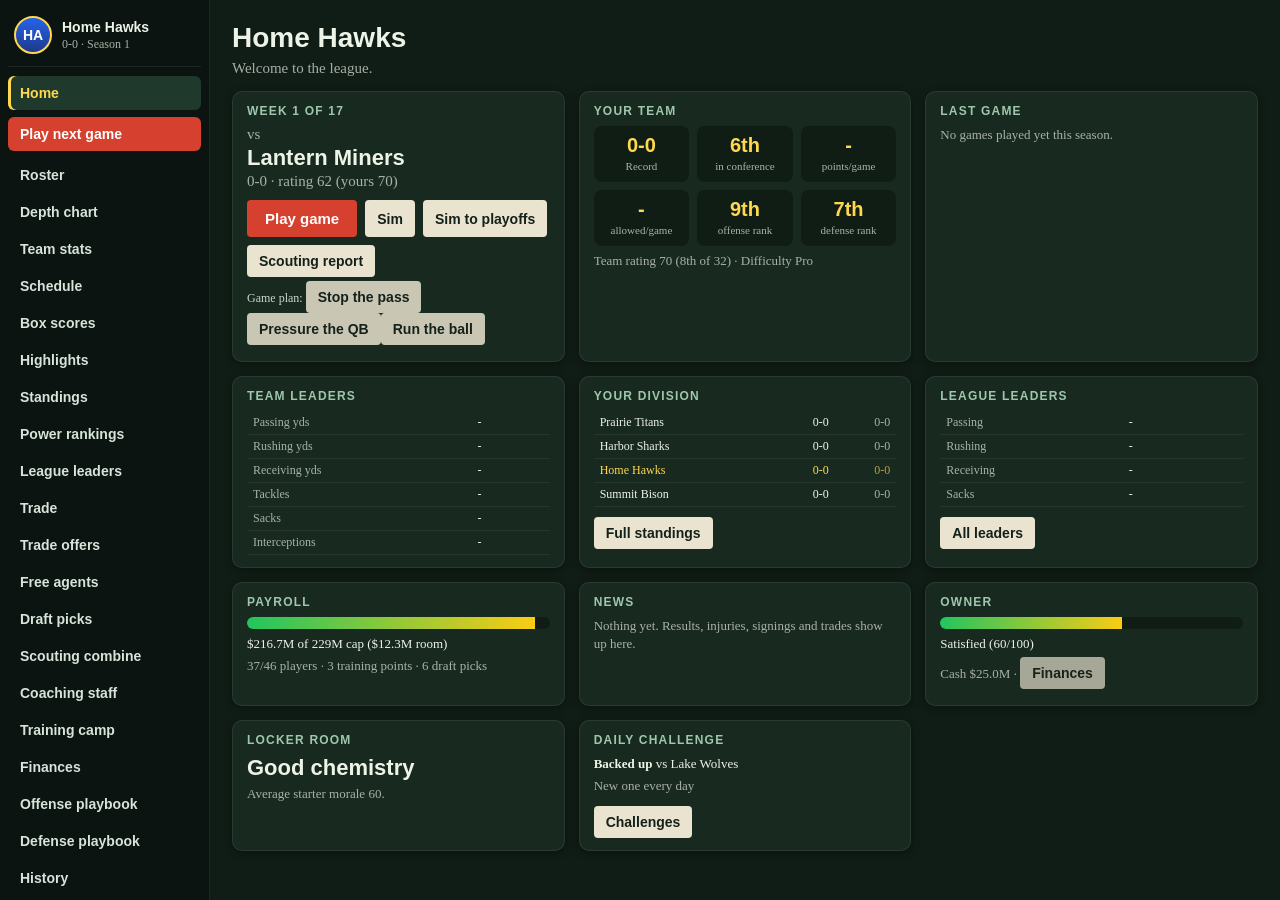
==== commit 9ab524c8: "Football career: training drills on the field (40-yard dash, cone drill, sled push, gassers, QB targ" ====
--- a/index.html
+++ b/index.html
@@ -17,5 +17,5 @@
 </div>
 <div id="rot">Turn your phone sideways to play.<br><small>(tap to dismiss)</small></div>
 <div id="modal" hidden></div>
-<script src="data.js"></script><script src="stats0.js"></script><script src="special.js"></script><script src="ai.js"></script><script src="moves.js"></script><script src="career.js"></script><script src="ragdoll.js"></script><script src="game.js"></script><script src="render.js"></script><script src="hud.js"></script><script src="playbook.js"></script><script src="dash.js"></script><script src="league.js"></script><script src="opts.js"></script><script src="pcam.js"></script><script src="pcam2.js"></script><script src="kick.js"></script><script src="extras.js"></script><script src="field2.js"></script><script src="gm.js"></script><script src="desk.js"></script><script src="anim.js"></script><script src="more.js"></script><script src="pose.js"></script><script src="play2.js"></script><script src="vis2.js"></script><script src="menus2.js"></script><script src="polish.js"></script><script src="sound2.js"></script><script src="more3.js"></script><script src="dive.js"></script><script src="play3.js"></script><script src="vis3.js"></script><script src="modes.js"></script><script src="ease.js"></script><script src="keys.js"></script><script src="models.js"></script><script src="anim2.js"></script><script src="rp2.js"></script><script src="trick.js"></script><script src="stats2.js"></script><script src="pe.js"></script><script src="pd.js"></script><script src="plays3.js"></script><script src="tw.js"></script><script src="rel.js"></script><script src="rtclock.js"></script><script src="pass3.js"></script><script src="stplays.js"></script><script src="st3.js"></script><script src="std.js"></script><script src="playcard.js"></script><script src="modelock.js"></script><script src="sheetlock.js"></script><script src="lock.js"></script>
-<script>if(typeof stSVG!="function"||typeof kofcEnd!="function"||typeof rtTick!="function"||typeof lobby!="function"||typeof lineup!="function"||typeof careerHub!="function"||typeof cmove!="function"||typeof ragTackle!="function"||typeof fit!="function"||typeof dashHome!="function"||typeof featUI!="function"||typeof kickStart!="function"||typeof xNewGame!="function"||typeof fForm!="function"||typeof gmInit!="function"||typeof padPoll!="function"||typeof animStep!="function"||typeof stiffArm!="function"||typeof anTick!="function"||typeof covPre!="function"||typeof vTick!="function"||typeof devUI!="function"||typeof camTick!="function"||typeof sReact!="function"||typeof gNums!="function"||typeof userDive!="function"||typeof dsCycle!="function"||typeof dcShow!="function"||typeof recapUI!="function"||typeof tutGo!="function"||typeof kbPage!="function"||typeof mDraw!="function"||typeof CEL2=="undefined"||typeof rpAct!="function"||typeof licOK!="function"||typeof slGate!="function"||typeof fa1Fill!="function"||typeof dsSync!="function"||typeof peUI!="function"||typeof pdUI!="function"||typeof coachSug!="function"||typeof koKneel!="function"||typeof st4th!="function"||typeof stDes!="function"||typeof pcdShow!="function"||typeof pcSet!="function"||typeof pcPre!="function"||typeof mlSwitch!="function")document.body.innerHTML='<p style="padding:20px;font:18px sans-serif;color:#fff">Gridiron Lab is missing files. Upload index.html, data.js, special.js, ai.js, moves.js, career.js, ragdoll.js, game.js, render.js, hud.js, playbook.js, dash.js, league.js, opts.js, pcam.js, pcam2.js, kick.js, extras.js, field2.js, gm.js, desk.js, anim.js, more.js, pose.js, play2.js, vis2.js, menus2.js, polish.js, sound2.js, more3.js, dive.js, play3.js, vis3.js, modes.js, ease.js, keys.js, models.js, anim2.js, rp2.js, trick.js, st3.js, std.js, playcard.js, modelock.js, sheetlock.js, lock.js, sw.js, manifest.webmanifest, the icons and style.css together in one folder.</p>'</script></body></html>
+<script src="data.js"></script><script src="stats0.js"></script><script src="special.js"></script><script src="ai.js"></script><script src="moves.js"></script><script src="career.js"></script><script src="ragdoll.js"></script><script src="game.js"></script><script src="render.js"></script><script src="hud.js"></script><script src="playbook.js"></script><script src="dash.js"></script><script src="league.js"></script><script src="opts.js"></script><script src="pcam.js"></script><script src="pcam2.js"></script><script src="kick.js"></script><script src="extras.js"></script><script src="field2.js"></script><script src="gm.js"></script><script src="desk.js"></script><script src="anim.js"></script><script src="more.js"></script><script src="pose.js"></script><script src="play2.js"></script><script src="vis2.js"></script><script src="menus2.js"></script><script src="polish.js"></script><script src="sound2.js"></script><script src="more3.js"></script><script src="dive.js"></script><script src="play3.js"></script><script src="vis3.js"></script><script src="modes.js"></script><script src="ease.js"></script><script src="keys.js"></script><script src="models.js"></script><script src="anim2.js"></script><script src="rp2.js"></script><script src="trick.js"></script><script src="stats2.js"></script><script src="pe.js"></script><script src="pd.js"></script><script src="plays3.js"></script><script src="tw.js"></script><script src="rel.js"></script><script src="rtclock.js"></script><script src="pass3.js"></script><script src="stplays.js"></script><script src="st3.js"></script><script src="std.js"></script><script src="playcard.js"></script><script src="modelock.js"></script><script src="train.js"></script><script src="life.js"></script><script src="sheetlock.js"></script><script src="lock.js"></script>
+<script>if(typeof stSVG!="function"||typeof kofcEnd!="function"||typeof rtTick!="function"||typeof lobby!="function"||typeof lineup!="function"||typeof careerHub!="function"||typeof cmove!="function"||typeof ragTackle!="function"||typeof fit!="function"||typeof dashHome!="function"||typeof featUI!="function"||typeof kickStart!="function"||typeof xNewGame!="function"||typeof fForm!="function"||typeof gmInit!="function"||typeof padPoll!="function"||typeof animStep!="function"||typeof stiffArm!="function"||typeof anTick!="function"||typeof covPre!="function"||typeof vTick!="function"||typeof devUI!="function"||typeof camTick!="function"||typeof sReact!="function"||typeof gNums!="function"||typeof userDive!="function"||typeof dsCycle!="function"||typeof dcShow!="function"||typeof recapUI!="function"||typeof tutGo!="function"||typeof kbPage!="function"||typeof mDraw!="function"||typeof CEL2=="undefined"||typeof rpAct!="function"||typeof licOK!="function"||typeof slGate!="function"||typeof fa1Fill!="function"||typeof dsSync!="function"||typeof peUI!="function"||typeof pdUI!="function"||typeof coachSug!="function"||typeof koKneel!="function"||typeof st4th!="function"||typeof stDes!="function"||typeof pcdShow!="function"||typeof pcSet!="function"||typeof pcPre!="function"||typeof mlSwitch!="function"||typeof trainUI!="function"||typeof lifeUI!="function")document.body.innerHTML='<p style="padding:20px;font:18px sans-serif;color:#fff">Gridiron Lab is missing files. Upload index.html, data.js, special.js, ai.js, moves.js, career.js, ragdoll.js, game.js, render.js, hud.js, playbook.js, dash.js, league.js, opts.js, pcam.js, pcam2.js, kick.js, extras.js, field2.js, gm.js, desk.js, anim.js, more.js, pose.js, play2.js, vis2.js, menus2.js, polish.js, sound2.js, more3.js, dive.js, play3.js, vis3.js, modes.js, ease.js, keys.js, models.js, anim2.js, rp2.js, trick.js, st3.js, std.js, playcard.js, modelock.js, train.js, life.js, sheetlock.js, lock.js, sw.js, manifest.webmanifest, the icons and style.css together in one folder.</p>'</script></body></html>
--- a/style.css
+++ b/style.css
@@ -194,3 +194,17 @@
 .mside b{font:900 24px "Trebuchet MS",sans-serif}.mside span{font-size:13px;opacity:.9}.mside em{font-style:normal;font-size:13px;margin-top:6px}.mvsx{align-self:center;font:900 30px "Trebuchet MS",sans-serif;color:#ffd84d}
 .drillbox{margin-top:12px;text-align:center}.dbar{position:relative;height:22px;background:#0b1626;border-radius:11px;border:1px solid #ffffff30;margin:8px 0}.dbar i{position:absolute;top:-4px;width:6px;height:30px;background:#ffd84d;border-radius:3px;transform:translateX(-3px)}.dbar .dz{position:absolute;left:67%;width:16%;top:0;bottom:0;background:#16a34a88;border-radius:8px}
 body.bigtxt{font-size:118%}body.bigtxt .pg{font-size:17px}body.bigtxt #hint{font-size:16px}body.bigtxt #plays button,body.bigtxt #dctl button,body.bigtxt #mv button,body.bigtxt #snap{font-size:16px!important;padding:9px 14px!important}body.bigtxt .side .ni{font-size:15px}body.bigtxt table.mini td{font-size:14px}
+
+/* career training drills (train.js) */
+body.trn #sb,body.trn #sb2,body.trn #pbp,body.trn #tip,body.trn #lt,body.trn #achp,body.trn #playcard,body.trn #bar,body.trn #mv,body.trn #dctl,body.trn #pre,body.trn #top,body.trn #msg,body.trn #hud,body.trn #res,body.trn #help,body.trn #stick,body.trn #act,body.trn #pb{display:none!important}
+#trh{position:absolute;inset:0;z-index:6;pointer-events:none;font-family:"Trebuchet MS",sans-serif;color:#fff}
+#trh .trt{position:absolute;top:8px;left:50%;transform:translateX(-50%);background:#0b1626e8;border:1px solid #ffffff30;border-radius:10px;padding:6px 16px;display:flex;gap:14px;align-items:baseline;white-space:nowrap;box-shadow:0 3px 12px #0009}
+#trh .trt b{color:#ffd84d;font-size:17px}#trh .trt span{font-size:14px;color:#e2e8f0}
+#trh .trbig{position:absolute;top:28%;left:50%;transform:translateX(-50%);font-size:64px;font-weight:bold;color:#ffd84d;text-shadow:0 4px 14px #000,0 0 3px #000;letter-spacing:2px}
+#trh .trm{position:absolute;top:58px;left:50%;transform:translateX(-50%);background:#000b;padding:4px 14px;border-radius:12px;font-size:15px;max-width:80vw;text-align:center}
+#trh .trk{position:absolute;bottom:10px;left:50%;transform:translateX(-50%);background:#0b1626e0;border:1px solid #ffffff2a;border-radius:9px;padding:5px 14px;font-size:13px;color:#cbd5e1;white-space:nowrap}
+#trh .trp{position:absolute;top:40%;left:50%;width:96px;height:96px;margin:-48px 0 0 -48px}
+#trh .trp b{position:absolute;inset:0;display:flex;align-items:center;justify-content:center;font-size:54px;color:#fff;background:#b91c1cdd;border-radius:50%;text-shadow:0 2px 6px #000}
+#trh .trp i{position:absolute;inset:-6px;border:4px solid #ffd84d;border-radius:50%}
+.trdots i{display:inline-block;width:14px;height:14px;border-radius:50%;border:2px solid #ffd84d;margin:0 2px;vertical-align:middle}.trdots i.on{background:#ffd84d}
+.cardx.hot{border-color:#ffd84d;box-shadow:0 0 0 1px #ffd84d55,0 6px 18px #0006}.cardx .offer{border-top:1px solid #ffffff1a;padding-top:6px;margin-top:6px}.cardx .offer:first-of-type{border-top:0;margin-top:0;padding-top:0}
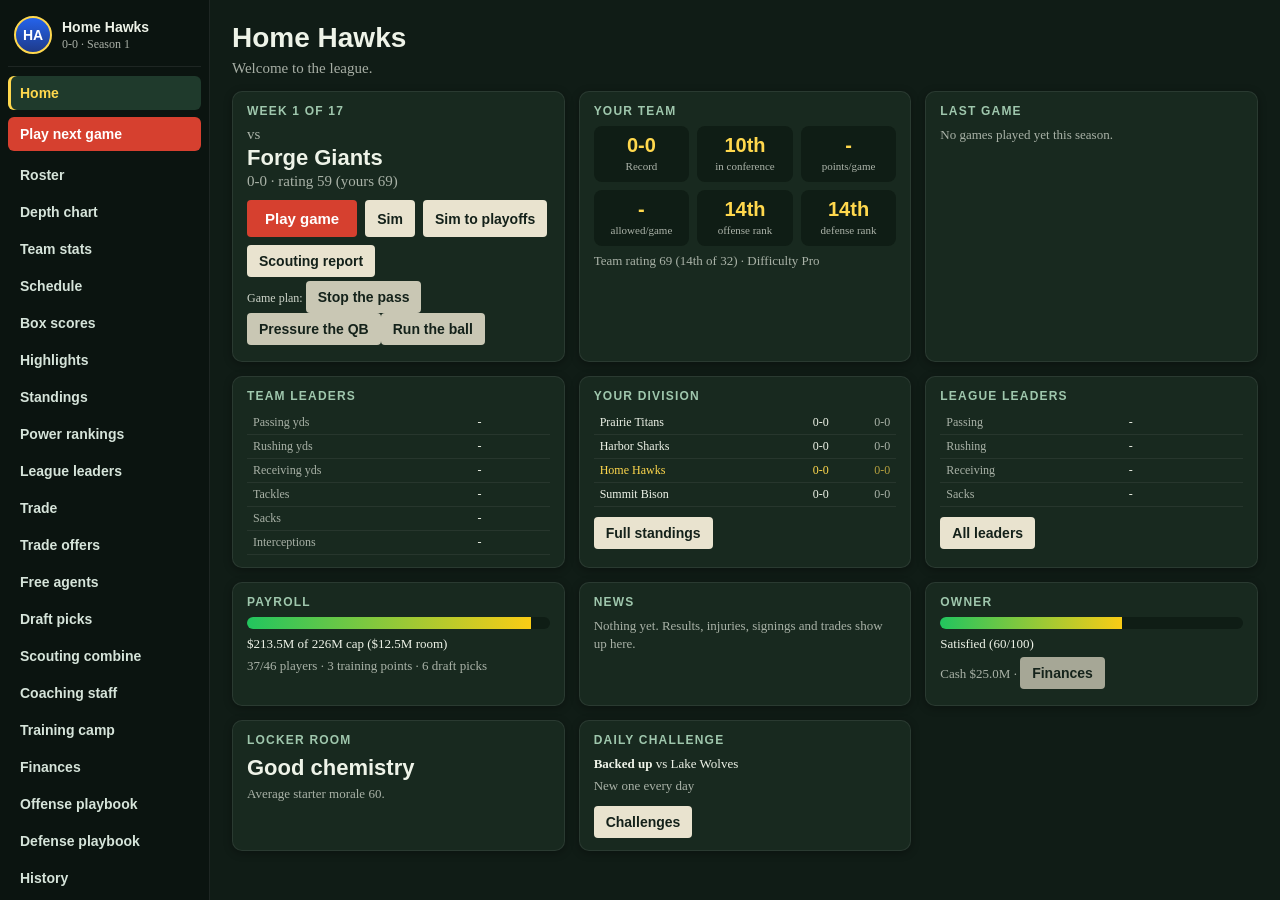
==== commit d8bdb491: "Football career: Neighborhood map, stage 1. Walk a small town between games (WASD, Shift run, arrows" ====
--- a/index.html
+++ b/index.html
@@ -17,5 +17,5 @@
 </div>
 <div id="rot">Turn your phone sideways to play.<br><small>(tap to dismiss)</small></div>
 <div id="modal" hidden></div>
-<script src="data.js"></script><script src="stats0.js"></script><script src="special.js"></script><script src="ai.js"></script><script src="moves.js"></script><script src="career.js"></script><script src="ragdoll.js"></script><script src="game.js"></script><script src="render.js"></script><script src="hud.js"></script><script src="playbook.js"></script><script src="dash.js"></script><script src="league.js"></script><script src="opts.js"></script><script src="pcam.js"></script><script src="pcam2.js"></script><script src="kick.js"></script><script src="extras.js"></script><script src="field2.js"></script><script src="gm.js"></script><script src="desk.js"></script><script src="anim.js"></script><script src="more.js"></script><script src="pose.js"></script><script src="play2.js"></script><script src="vis2.js"></script><script src="menus2.js"></script><script src="polish.js"></script><script src="sound2.js"></script><script src="more3.js"></script><script src="dive.js"></script><script src="play3.js"></script><script src="vis3.js"></script><script src="modes.js"></script><script src="ease.js"></script><script src="keys.js"></script><script src="models.js"></script><script src="anim2.js"></script><script src="rp2.js"></script><script src="trick.js"></script><script src="stats2.js"></script><script src="pe.js"></script><script src="pd.js"></script><script src="plays3.js"></script><script src="tw.js"></script><script src="rel.js"></script><script src="rtclock.js"></script><script src="pass3.js"></script><script src="stplays.js"></script><script src="st3.js"></script><script src="std.js"></script><script src="playcard.js"></script><script src="modelock.js"></script><script src="train.js"></script><script src="life.js"></script><script src="sheetlock.js"></script><script src="lock.js"></script>
-<script>if(typeof stSVG!="function"||typeof kofcEnd!="function"||typeof rtTick!="function"||typeof lobby!="function"||typeof lineup!="function"||typeof careerHub!="function"||typeof cmove!="function"||typeof ragTackle!="function"||typeof fit!="function"||typeof dashHome!="function"||typeof featUI!="function"||typeof kickStart!="function"||typeof xNewGame!="function"||typeof fForm!="function"||typeof gmInit!="function"||typeof padPoll!="function"||typeof animStep!="function"||typeof stiffArm!="function"||typeof anTick!="function"||typeof covPre!="function"||typeof vTick!="function"||typeof devUI!="function"||typeof camTick!="function"||typeof sReact!="function"||typeof gNums!="function"||typeof userDive!="function"||typeof dsCycle!="function"||typeof dcShow!="function"||typeof recapUI!="function"||typeof tutGo!="function"||typeof kbPage!="function"||typeof mDraw!="function"||typeof CEL2=="undefined"||typeof rpAct!="function"||typeof licOK!="function"||typeof slGate!="function"||typeof fa1Fill!="function"||typeof dsSync!="function"||typeof peUI!="function"||typeof pdUI!="function"||typeof coachSug!="function"||typeof koKneel!="function"||typeof st4th!="function"||typeof stDes!="function"||typeof pcdShow!="function"||typeof pcSet!="function"||typeof pcPre!="function"||typeof mlSwitch!="function"||typeof trainUI!="function"||typeof lifeUI!="function")document.body.innerHTML='<p style="padding:20px;font:18px sans-serif;color:#fff">Gridiron Lab is missing files. Upload index.html, data.js, special.js, ai.js, moves.js, career.js, ragdoll.js, game.js, render.js, hud.js, playbook.js, dash.js, league.js, opts.js, pcam.js, pcam2.js, kick.js, extras.js, field2.js, gm.js, desk.js, anim.js, more.js, pose.js, play2.js, vis2.js, menus2.js, polish.js, sound2.js, more3.js, dive.js, play3.js, vis3.js, modes.js, ease.js, keys.js, models.js, anim2.js, rp2.js, trick.js, st3.js, std.js, playcard.js, modelock.js, train.js, life.js, sheetlock.js, lock.js, sw.js, manifest.webmanifest, the icons and style.css together in one folder.</p>'</script></body></html>
+<script src="data.js"></script><script src="stats0.js"></script><script src="special.js"></script><script src="ai.js"></script><script src="moves.js"></script><script src="career.js"></script><script src="ragdoll.js"></script><script src="game.js"></script><script src="render.js"></script><script src="hud.js"></script><script src="playbook.js"></script><script src="dash.js"></script><script src="league.js"></script><script src="opts.js"></script><script src="pcam.js"></script><script src="pcam2.js"></script><script src="kick.js"></script><script src="extras.js"></script><script src="field2.js"></script><script src="gm.js"></script><script src="desk.js"></script><script src="anim.js"></script><script src="more.js"></script><script src="pose.js"></script><script src="play2.js"></script><script src="vis2.js"></script><script src="menus2.js"></script><script src="polish.js"></script><script src="sound2.js"></script><script src="more3.js"></script><script src="dive.js"></script><script src="play3.js"></script><script src="vis3.js"></script><script src="modes.js"></script><script src="ease.js"></script><script src="keys.js"></script><script src="models.js"></script><script src="anim2.js"></script><script src="rp2.js"></script><script src="trick.js"></script><script src="stats2.js"></script><script src="pe.js"></script><script src="pd.js"></script><script src="plays3.js"></script><script src="tw.js"></script><script src="rel.js"></script><script src="rtclock.js"></script><script src="pass3.js"></script><script src="stplays.js"></script><script src="st3.js"></script><script src="std.js"></script><script src="playcard.js"></script><script src="modelock.js"></script><script src="train.js"></script><script src="life.js"></script><script src="hood.js"></script><script src="sheetlock.js"></script><script src="lock.js"></script>
+<script>if(typeof stSVG!="function"||typeof kofcEnd!="function"||typeof rtTick!="function"||typeof lobby!="function"||typeof lineup!="function"||typeof careerHub!="function"||typeof cmove!="function"||typeof ragTackle!="function"||typeof fit!="function"||typeof dashHome!="function"||typeof featUI!="function"||typeof kickStart!="function"||typeof xNewGame!="function"||typeof fForm!="function"||typeof gmInit!="function"||typeof padPoll!="function"||typeof animStep!="function"||typeof stiffArm!="function"||typeof anTick!="function"||typeof covPre!="function"||typeof vTick!="function"||typeof devUI!="function"||typeof camTick!="function"||typeof sReact!="function"||typeof gNums!="function"||typeof userDive!="function"||typeof dsCycle!="function"||typeof dcShow!="function"||typeof recapUI!="function"||typeof tutGo!="function"||typeof kbPage!="function"||typeof mDraw!="function"||typeof CEL2=="undefined"||typeof rpAct!="function"||typeof licOK!="function"||typeof slGate!="function"||typeof fa1Fill!="function"||typeof dsSync!="function"||typeof peUI!="function"||typeof pdUI!="function"||typeof coachSug!="function"||typeof koKneel!="function"||typeof st4th!="function"||typeof stDes!="function"||typeof pcdShow!="function"||typeof pcSet!="function"||typeof pcPre!="function"||typeof mlSwitch!="function"||typeof trainUI!="function"||typeof lifeUI!="function"||typeof hoodUI!="function")document.body.innerHTML='<p style="padding:20px;font:18px sans-serif;color:#fff">Gridiron Lab is missing files. Upload index.html, data.js, special.js, ai.js, moves.js, career.js, ragdoll.js, game.js, render.js, hud.js, playbook.js, dash.js, league.js, opts.js, pcam.js, pcam2.js, kick.js, extras.js, field2.js, gm.js, desk.js, anim.js, more.js, pose.js, play2.js, vis2.js, menus2.js, polish.js, sound2.js, more3.js, dive.js, play3.js, vis3.js, modes.js, ease.js, keys.js, models.js, anim2.js, rp2.js, trick.js, st3.js, std.js, playcard.js, modelock.js, train.js, life.js, hood.js, sheetlock.js, lock.js, sw.js, manifest.webmanifest, the icons and style.css together in one folder.</p>'</script></body></html>
--- a/style.css
+++ b/style.css
@@ -208,3 +208,27 @@
 #trh .trp i{position:absolute;inset:-6px;border:4px solid #ffd84d;border-radius:50%}
 .trdots i{display:inline-block;width:14px;height:14px;border-radius:50%;border:2px solid #ffd84d;margin:0 2px;vertical-align:middle}.trdots i.on{background:#ffd84d}
 .cardx.hot{border-color:#ffd84d;box-shadow:0 0 0 1px #ffd84d55,0 6px 18px #0006}.cardx .offer{border-top:1px solid #ffffff1a;padding-top:6px;margin-top:6px}.cardx .offer:first-of-type{border-top:0;margin-top:0;padding-top:0}
+
+/* the Neighborhood map (hood.js) */
+#hood{position:fixed;inset:0;z-index:15;background:#2d5a27;font-family:"Trebuchet MS",sans-serif;color:#fff;overflow:hidden}
+#hood canvas{position:absolute;left:0;top:0;display:block}
+#hdhud{position:absolute;top:10px;left:10px;pointer-events:none}
+#hdhud .hdbox{display:flex;gap:10px;align-items:center;background:#0b1626e8;border:1px solid #ffffff30;border-radius:10px;padding:8px 14px;box-shadow:0 3px 12px #0009}
+#hdhud .hdbox>div{display:flex;flex-direction:column;line-height:1.3}#hdhud b{font-size:15px}#hdhud .hdm{color:#ffd84d;font-weight:800;font-size:20px}#hdhud .small{font-size:12px;color:#cbd5e1}
+#hdhud img.face{image-rendering:pixelated;border-radius:6px;border:1px solid #ffffff40}
+#hdkeys{position:absolute;bottom:10px;left:50%;transform:translateX(-50%);background:#0b1626e0;border:1px solid #ffffff2a;border-radius:9px;padding:5px 14px;font-size:13px;color:#cbd5e1;white-space:nowrap;pointer-events:none}
+#hdmsg{position:absolute;top:14px;left:50%;transform:translateX(-50%);background:#000c;padding:6px 16px;border-radius:12px;font-size:15px;max-width:70vw;text-align:center;opacity:0;transition:opacity .3s;pointer-events:none}#hdmsg.on{opacity:1}
+#hdpan{position:absolute;inset:0;background:#0007;display:flex;align-items:center;justify-content:center}#hdpan[hidden]{display:none}
+#hood .hdp{background:#18291f;border:1px solid #ffffff22;border-radius:12px;width:min(760px,94vw);max-height:86vh;display:flex;flex-direction:column;box-shadow:0 10px 40px #000a}
+#hood .hdph{display:flex;align-items:center;gap:12px;padding:12px 16px;border-bottom:1px solid #ffffff1a}#hood .hdph h2{margin:0;flex:1;font:800 22px "Trebuchet MS",sans-serif}
+#hood .hdbal{color:#ffd84d;font-weight:800;font-size:18px}
+#hood .hdpb{overflow:auto;padding:6px 16px 16px}#hood .hdpb h3{margin:14px 0 6px;font:700 12px "Trebuchet MS",sans-serif;letter-spacing:1.2px;text-transform:uppercase;color:#9fc7ad}
+#hood .hdnote{margin:10px 16px 0;padding:6px 10px;border-radius:6px;background:#ffd84d22;color:#ffe9a3}
+#hood .hdi{display:flex;align-items:center;gap:12px;padding:8px 10px;border-radius:8px;background:#ffffff08;margin:4px 0}#hood .hdi.own{background:#16a34a1f;outline:1px solid #16a34a55}
+#hood .hdt{flex:1;display:flex;flex-direction:column}#hood .hdt span{font-size:13px;opacity:.85}#hood .hdpr{font-weight:800;color:#ffd84d;min-width:64px;text-align:right}#hood .hdbt{min-width:110px;text-align:right}
+#hood .hdsw{display:inline-block;width:12px;height:12px;border-radius:3px;margin-right:7px;border:1px solid #fff6;vertical-align:-1px}
+#hood button{background:#e9e3cf;color:#14211a;border:0;padding:7px 12px;font:700 13px "Trebuchet MS",sans-serif;cursor:pointer;border-radius:4px}#hood button.go{background:#d6402f;color:#fff}#hood button.dim{opacity:.45}
+#hood .btns{display:flex;gap:8px;flex-wrap:wrap;margin:8px 0}#hood .good{color:#9be89b}#hood .dim{opacity:.68}#hood .small{font-size:12px}#hood .l{color:#ff8f7a}
+#hood .stats3,.pg .hdlog{margin-top:6px}#hood .stats3{display:grid;grid-template-columns:repeat(4,1fr);gap:8px}#hood .stats3>div{background:#ffffff0d;border-radius:8px;padding:8px;text-align:center;display:flex;flex-direction:column}#hood .stats3 b{color:#ffd84d;font-size:18px}#hood .stats3 span{font-size:12px;opacity:.8}
+#hood table{width:100%;border-collapse:collapse;font-size:13px}#hood th,#hood td{padding:5px 6px;border-bottom:1px solid #ffffff12;text-align:left}#hood td.num,#hood th.num{text-align:right}
+.pg td.l{color:#ff8f7a}
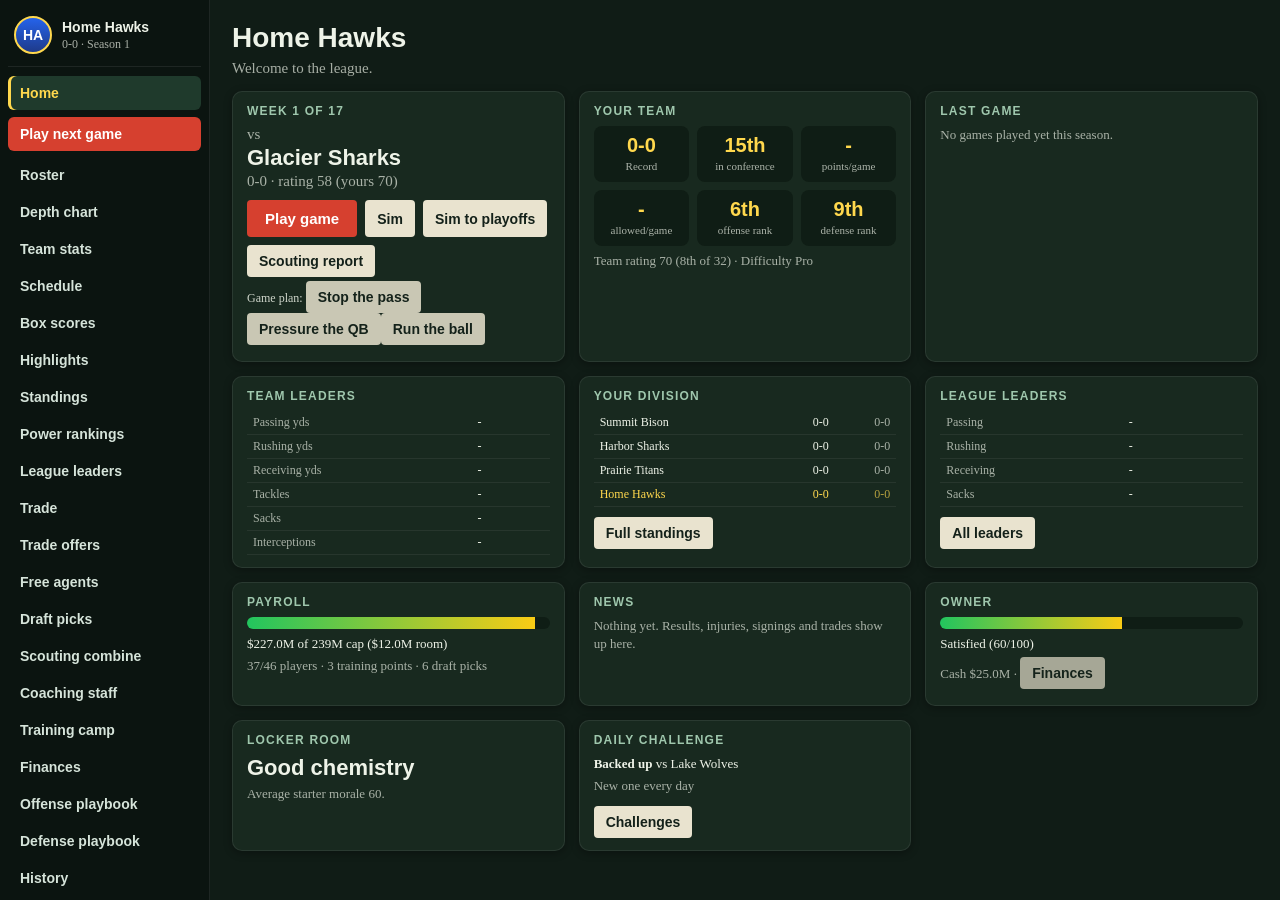
==== commit 13fa067d: "Football career: Neighborhood stage 2, cars and driving. Miller Motors sells six cars; your ride par" ====
--- a/index.html
+++ b/index.html
@@ -17,5 +17,5 @@
 </div>
 <div id="rot">Turn your phone sideways to play.<br><small>(tap to dismiss)</small></div>
 <div id="modal" hidden></div>
-<script src="data.js"></script><script src="stats0.js"></script><script src="special.js"></script><script src="ai.js"></script><script src="moves.js"></script><script src="career.js"></script><script src="ragdoll.js"></script><script src="game.js"></script><script src="render.js"></script><script src="hud.js"></script><script src="playbook.js"></script><script src="dash.js"></script><script src="league.js"></script><script src="opts.js"></script><script src="pcam.js"></script><script src="pcam2.js"></script><script src="kick.js"></script><script src="extras.js"></script><script src="field2.js"></script><script src="gm.js"></script><script src="desk.js"></script><script src="anim.js"></script><script src="more.js"></script><script src="pose.js"></script><script src="play2.js"></script><script src="vis2.js"></script><script src="menus2.js"></script><script src="polish.js"></script><script src="sound2.js"></script><script src="more3.js"></script><script src="dive.js"></script><script src="play3.js"></script><script src="vis3.js"></script><script src="modes.js"></script><script src="ease.js"></script><script src="keys.js"></script><script src="models.js"></script><script src="anim2.js"></script><script src="rp2.js"></script><script src="trick.js"></script><script src="stats2.js"></script><script src="pe.js"></script><script src="pd.js"></script><script src="plays3.js"></script><script src="tw.js"></script><script src="rel.js"></script><script src="rtclock.js"></script><script src="pass3.js"></script><script src="stplays.js"></script><script src="st3.js"></script><script src="std.js"></script><script src="playcard.js"></script><script src="modelock.js"></script><script src="train.js"></script><script src="life.js"></script><script src="hood.js"></script><script src="sheetlock.js"></script><script src="lock.js"></script>
-<script>if(typeof stSVG!="function"||typeof kofcEnd!="function"||typeof rtTick!="function"||typeof lobby!="function"||typeof lineup!="function"||typeof careerHub!="function"||typeof cmove!="function"||typeof ragTackle!="function"||typeof fit!="function"||typeof dashHome!="function"||typeof featUI!="function"||typeof kickStart!="function"||typeof xNewGame!="function"||typeof fForm!="function"||typeof gmInit!="function"||typeof padPoll!="function"||typeof animStep!="function"||typeof stiffArm!="function"||typeof anTick!="function"||typeof covPre!="function"||typeof vTick!="function"||typeof devUI!="function"||typeof camTick!="function"||typeof sReact!="function"||typeof gNums!="function"||typeof userDive!="function"||typeof dsCycle!="function"||typeof dcShow!="function"||typeof recapUI!="function"||typeof tutGo!="function"||typeof kbPage!="function"||typeof mDraw!="function"||typeof CEL2=="undefined"||typeof rpAct!="function"||typeof licOK!="function"||typeof slGate!="function"||typeof fa1Fill!="function"||typeof dsSync!="function"||typeof peUI!="function"||typeof pdUI!="function"||typeof coachSug!="function"||typeof koKneel!="function"||typeof st4th!="function"||typeof stDes!="function"||typeof pcdShow!="function"||typeof pcSet!="function"||typeof pcPre!="function"||typeof mlSwitch!="function"||typeof trainUI!="function"||typeof lifeUI!="function"||typeof hoodUI!="function")document.body.innerHTML='<p style="padding:20px;font:18px sans-serif;color:#fff">Gridiron Lab is missing files. Upload index.html, data.js, special.js, ai.js, moves.js, career.js, ragdoll.js, game.js, render.js, hud.js, playbook.js, dash.js, league.js, opts.js, pcam.js, pcam2.js, kick.js, extras.js, field2.js, gm.js, desk.js, anim.js, more.js, pose.js, play2.js, vis2.js, menus2.js, polish.js, sound2.js, more3.js, dive.js, play3.js, vis3.js, modes.js, ease.js, keys.js, models.js, anim2.js, rp2.js, trick.js, st3.js, std.js, playcard.js, modelock.js, train.js, life.js, hood.js, sheetlock.js, lock.js, sw.js, manifest.webmanifest, the icons and style.css together in one folder.</p>'</script></body></html>
+<script src="data.js"></script><script src="stats0.js"></script><script src="special.js"></script><script src="ai.js"></script><script src="moves.js"></script><script src="career.js"></script><script src="ragdoll.js"></script><script src="game.js"></script><script src="render.js"></script><script src="hud.js"></script><script src="playbook.js"></script><script src="dash.js"></script><script src="league.js"></script><script src="opts.js"></script><script src="pcam.js"></script><script src="pcam2.js"></script><script src="kick.js"></script><script src="extras.js"></script><script src="field2.js"></script><script src="gm.js"></script><script src="desk.js"></script><script src="anim.js"></script><script src="more.js"></script><script src="pose.js"></script><script src="play2.js"></script><script src="vis2.js"></script><script src="menus2.js"></script><script src="polish.js"></script><script src="sound2.js"></script><script src="more3.js"></script><script src="dive.js"></script><script src="play3.js"></script><script src="vis3.js"></script><script src="modes.js"></script><script src="ease.js"></script><script src="keys.js"></script><script src="models.js"></script><script src="anim2.js"></script><script src="rp2.js"></script><script src="trick.js"></script><script src="stats2.js"></script><script src="pe.js"></script><script src="pd.js"></script><script src="plays3.js"></script><script src="tw.js"></script><script src="rel.js"></script><script src="rtclock.js"></script><script src="pass3.js"></script><script src="stplays.js"></script><script src="st3.js"></script><script src="std.js"></script><script src="playcard.js"></script><script src="modelock.js"></script><script src="train.js"></script><script src="life.js"></script><script src="hood.js"></script><script src="cars.js"></script><script src="sheetlock.js"></script><script src="lock.js"></script>
+<script>if(typeof stSVG!="function"||typeof kofcEnd!="function"||typeof rtTick!="function"||typeof lobby!="function"||typeof lineup!="function"||typeof careerHub!="function"||typeof cmove!="function"||typeof ragTackle!="function"||typeof fit!="function"||typeof dashHome!="function"||typeof featUI!="function"||typeof kickStart!="function"||typeof xNewGame!="function"||typeof fForm!="function"||typeof gmInit!="function"||typeof padPoll!="function"||typeof animStep!="function"||typeof stiffArm!="function"||typeof anTick!="function"||typeof covPre!="function"||typeof vTick!="function"||typeof devUI!="function"||typeof camTick!="function"||typeof sReact!="function"||typeof gNums!="function"||typeof userDive!="function"||typeof dsCycle!="function"||typeof dcShow!="function"||typeof recapUI!="function"||typeof tutGo!="function"||typeof kbPage!="function"||typeof mDraw!="function"||typeof CEL2=="undefined"||typeof rpAct!="function"||typeof licOK!="function"||typeof slGate!="function"||typeof fa1Fill!="function"||typeof dsSync!="function"||typeof peUI!="function"||typeof pdUI!="function"||typeof coachSug!="function"||typeof koKneel!="function"||typeof st4th!="function"||typeof stDes!="function"||typeof pcdShow!="function"||typeof pcSet!="function"||typeof pcPre!="function"||typeof mlSwitch!="function"||typeof trainUI!="function"||typeof lifeUI!="function"||typeof hoodUI!="function"||typeof hdDealer!="function")document.body.innerHTML='<p style="padding:20px;font:18px sans-serif;color:#fff">Gridiron Lab is missing files. Upload index.html, data.js, special.js, ai.js, moves.js, career.js, ragdoll.js, game.js, render.js, hud.js, playbook.js, dash.js, league.js, opts.js, pcam.js, pcam2.js, kick.js, extras.js, field2.js, gm.js, desk.js, anim.js, more.js, pose.js, play2.js, vis2.js, menus2.js, polish.js, sound2.js, more3.js, dive.js, play3.js, vis3.js, modes.js, ease.js, keys.js, models.js, anim2.js, rp2.js, trick.js, st3.js, std.js, playcard.js, modelock.js, train.js, life.js, hood.js, cars.js, sheetlock.js, lock.js, sw.js, manifest.webmanifest, the icons and style.css together in one folder.</p>'</script></body></html>
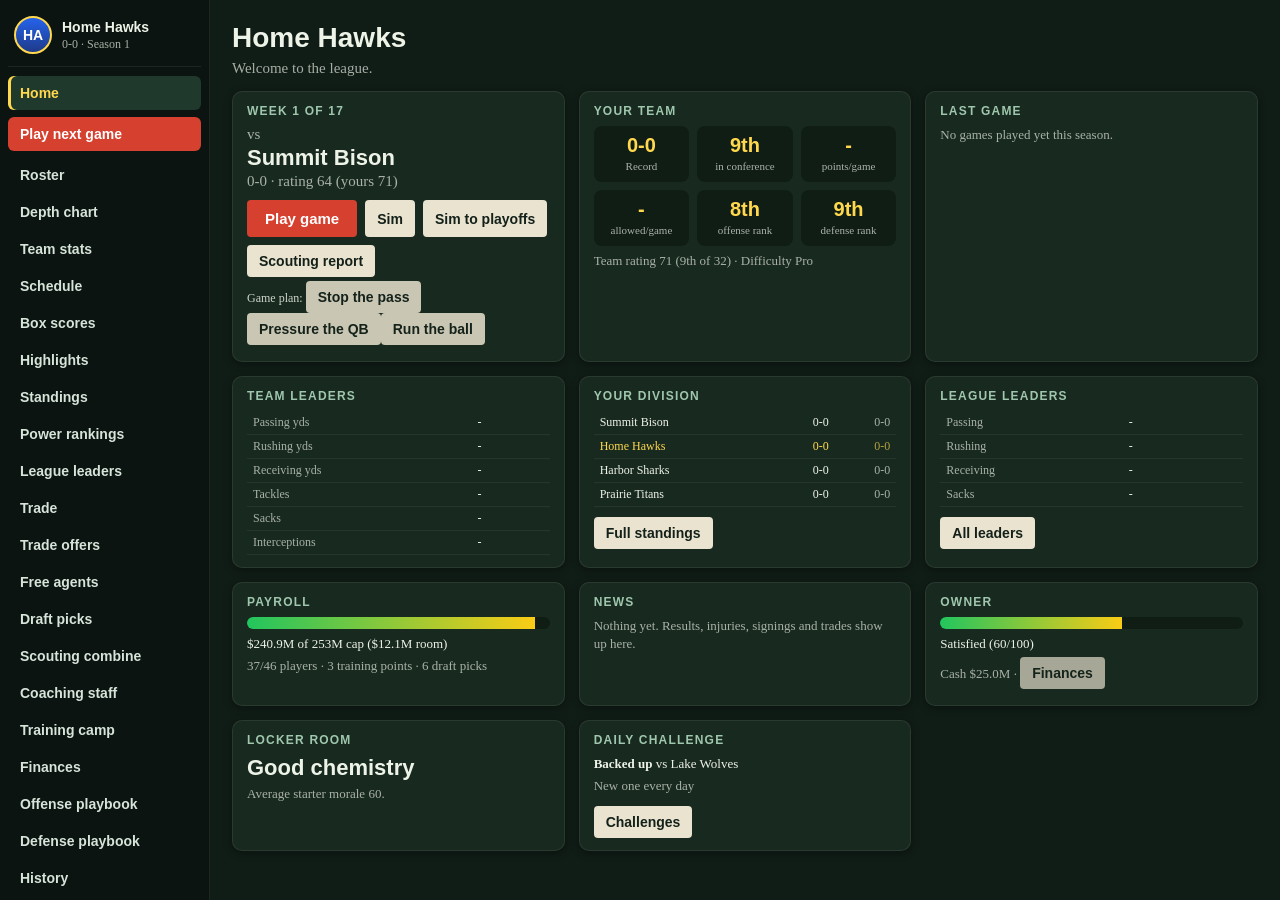
==== commit 0b8d9599: "Football career: GTA-style car damage in the Neighborhood. Crashes dent cars; damaged cars smoke (gr" ====
--- a/index.html
+++ b/index.html
@@ -17,5 +17,5 @@
 </div>
 <div id="rot">Turn your phone sideways to play.<br><small>(tap to dismiss)</small></div>
 <div id="modal" hidden></div>
-<script src="data.js"></script><script src="stats0.js"></script><script src="special.js"></script><script src="ai.js"></script><script src="moves.js"></script><script src="career.js"></script><script src="ragdoll.js"></script><script src="game.js"></script><script src="render.js"></script><script src="hud.js"></script><script src="playbook.js"></script><script src="dash.js"></script><script src="league.js"></script><script src="opts.js"></script><script src="pcam.js"></script><script src="pcam2.js"></script><script src="kick.js"></script><script src="extras.js"></script><script src="field2.js"></script><script src="gm.js"></script><script src="desk.js"></script><script src="anim.js"></script><script src="more.js"></script><script src="pose.js"></script><script src="play2.js"></script><script src="vis2.js"></script><script src="menus2.js"></script><script src="polish.js"></script><script src="sound2.js"></script><script src="more3.js"></script><script src="dive.js"></script><script src="play3.js"></script><script src="vis3.js"></script><script src="modes.js"></script><script src="ease.js"></script><script src="keys.js"></script><script src="models.js"></script><script src="anim2.js"></script><script src="rp2.js"></script><script src="trick.js"></script><script src="stats2.js"></script><script src="pe.js"></script><script src="pd.js"></script><script src="plays3.js"></script><script src="tw.js"></script><script src="rel.js"></script><script src="rtclock.js"></script><script src="pass3.js"></script><script src="stplays.js"></script><script src="st3.js"></script><script src="std.js"></script><script src="playcard.js"></script><script src="modelock.js"></script><script src="train.js"></script><script src="life.js"></script><script src="hood.js"></script><script src="cars.js"></script><script src="sheetlock.js"></script><script src="lock.js"></script>
-<script>if(typeof stSVG!="function"||typeof kofcEnd!="function"||typeof rtTick!="function"||typeof lobby!="function"||typeof lineup!="function"||typeof careerHub!="function"||typeof cmove!="function"||typeof ragTackle!="function"||typeof fit!="function"||typeof dashHome!="function"||typeof featUI!="function"||typeof kickStart!="function"||typeof xNewGame!="function"||typeof fForm!="function"||typeof gmInit!="function"||typeof padPoll!="function"||typeof animStep!="function"||typeof stiffArm!="function"||typeof anTick!="function"||typeof covPre!="function"||typeof vTick!="function"||typeof devUI!="function"||typeof camTick!="function"||typeof sReact!="function"||typeof gNums!="function"||typeof userDive!="function"||typeof dsCycle!="function"||typeof dcShow!="function"||typeof recapUI!="function"||typeof tutGo!="function"||typeof kbPage!="function"||typeof mDraw!="function"||typeof CEL2=="undefined"||typeof rpAct!="function"||typeof licOK!="function"||typeof slGate!="function"||typeof fa1Fill!="function"||typeof dsSync!="function"||typeof peUI!="function"||typeof pdUI!="function"||typeof coachSug!="function"||typeof koKneel!="function"||typeof st4th!="function"||typeof stDes!="function"||typeof pcdShow!="function"||typeof pcSet!="function"||typeof pcPre!="function"||typeof mlSwitch!="function"||typeof trainUI!="function"||typeof lifeUI!="function"||typeof hoodUI!="function"||typeof hdDealer!="function")document.body.innerHTML='<p style="padding:20px;font:18px sans-serif;color:#fff">Gridiron Lab is missing files. Upload index.html, data.js, special.js, ai.js, moves.js, career.js, ragdoll.js, game.js, render.js, hud.js, playbook.js, dash.js, league.js, opts.js, pcam.js, pcam2.js, kick.js, extras.js, field2.js, gm.js, desk.js, anim.js, more.js, pose.js, play2.js, vis2.js, menus2.js, polish.js, sound2.js, more3.js, dive.js, play3.js, vis3.js, modes.js, ease.js, keys.js, models.js, anim2.js, rp2.js, trick.js, st3.js, std.js, playcard.js, modelock.js, train.js, life.js, hood.js, cars.js, sheetlock.js, lock.js, sw.js, manifest.webmanifest, the icons and style.css together in one folder.</p>'</script></body></html>
+<script src="data.js"></script><script src="stats0.js"></script><script src="special.js"></script><script src="ai.js"></script><script src="moves.js"></script><script src="career.js"></script><script src="ragdoll.js"></script><script src="game.js"></script><script src="render.js"></script><script src="hud.js"></script><script src="playbook.js"></script><script src="dash.js"></script><script src="league.js"></script><script src="opts.js"></script><script src="pcam.js"></script><script src="pcam2.js"></script><script src="kick.js"></script><script src="extras.js"></script><script src="field2.js"></script><script src="gm.js"></script><script src="desk.js"></script><script src="anim.js"></script><script src="more.js"></script><script src="pose.js"></script><script src="play2.js"></script><script src="vis2.js"></script><script src="menus2.js"></script><script src="polish.js"></script><script src="sound2.js"></script><script src="more3.js"></script><script src="dive.js"></script><script src="play3.js"></script><script src="vis3.js"></script><script src="modes.js"></script><script src="ease.js"></script><script src="keys.js"></script><script src="models.js"></script><script src="anim2.js"></script><script src="rp2.js"></script><script src="trick.js"></script><script src="stats2.js"></script><script src="pe.js"></script><script src="pd.js"></script><script src="plays3.js"></script><script src="tw.js"></script><script src="rel.js"></script><script src="rtclock.js"></script><script src="pass3.js"></script><script src="stplays.js"></script><script src="st3.js"></script><script src="std.js"></script><script src="playcard.js"></script><script src="modelock.js"></script><script src="train.js"></script><script src="life.js"></script><script src="hood.js"></script><script src="cars.js"></script><script src="wreck.js"></script><script src="sheetlock.js"></script><script src="lock.js"></script>
+<script>if(typeof stSVG!="function"||typeof kofcEnd!="function"||typeof rtTick!="function"||typeof lobby!="function"||typeof lineup!="function"||typeof careerHub!="function"||typeof cmove!="function"||typeof ragTackle!="function"||typeof fit!="function"||typeof dashHome!="function"||typeof featUI!="function"||typeof kickStart!="function"||typeof xNewGame!="function"||typeof fForm!="function"||typeof gmInit!="function"||typeof padPoll!="function"||typeof animStep!="function"||typeof stiffArm!="function"||typeof anTick!="function"||typeof covPre!="function"||typeof vTick!="function"||typeof devUI!="function"||typeof camTick!="function"||typeof sReact!="function"||typeof gNums!="function"||typeof userDive!="function"||typeof dsCycle!="function"||typeof dcShow!="function"||typeof recapUI!="function"||typeof tutGo!="function"||typeof kbPage!="function"||typeof mDraw!="function"||typeof CEL2=="undefined"||typeof rpAct!="function"||typeof licOK!="function"||typeof slGate!="function"||typeof fa1Fill!="function"||typeof dsSync!="function"||typeof peUI!="function"||typeof pdUI!="function"||typeof coachSug!="function"||typeof koKneel!="function"||typeof st4th!="function"||typeof stDes!="function"||typeof pcdShow!="function"||typeof pcSet!="function"||typeof pcPre!="function"||typeof mlSwitch!="function"||typeof trainUI!="function"||typeof lifeUI!="function"||typeof hoodUI!="function"||typeof hdDealer!="function"||typeof hdBody!="function")document.body.innerHTML='<p style="padding:20px;font:18px sans-serif;color:#fff">Gridiron Lab is missing files. Upload index.html, data.js, special.js, ai.js, moves.js, career.js, ragdoll.js, game.js, render.js, hud.js, playbook.js, dash.js, league.js, opts.js, pcam.js, pcam2.js, kick.js, extras.js, field2.js, gm.js, desk.js, anim.js, more.js, pose.js, play2.js, vis2.js, menus2.js, polish.js, sound2.js, more3.js, dive.js, play3.js, vis3.js, modes.js, ease.js, keys.js, models.js, anim2.js, rp2.js, trick.js, st3.js, std.js, playcard.js, modelock.js, train.js, life.js, hood.js, cars.js, wreck.js, sheetlock.js, lock.js, sw.js, manifest.webmanifest, the icons and style.css together in one folder.</p>'</script></body></html>
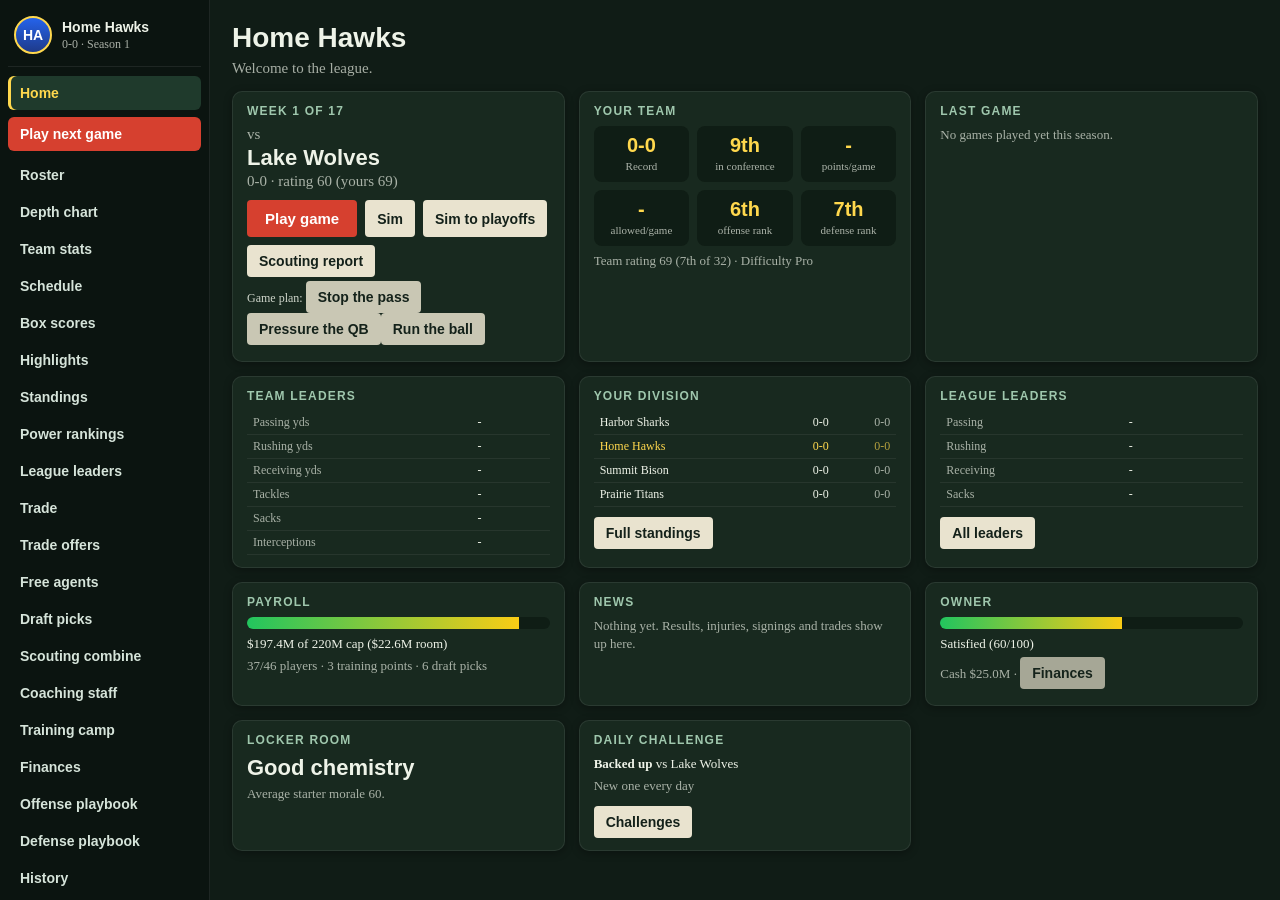
==== commit ee28fa2d: "Football career: Neighborhood stage 3, street pickup games. In the park, press E on a court: 3-on-3 " ====
--- a/index.html
+++ b/index.html
@@ -17,5 +17,5 @@
 </div>
 <div id="rot">Turn your phone sideways to play.<br><small>(tap to dismiss)</small></div>
 <div id="modal" hidden></div>
-<script src="data.js"></script><script src="stats0.js"></script><script src="special.js"></script><script src="ai.js"></script><script src="moves.js"></script><script src="career.js"></script><script src="ragdoll.js"></script><script src="game.js"></script><script src="render.js"></script><script src="hud.js"></script><script src="playbook.js"></script><script src="dash.js"></script><script src="league.js"></script><script src="opts.js"></script><script src="pcam.js"></script><script src="pcam2.js"></script><script src="kick.js"></script><script src="extras.js"></script><script src="field2.js"></script><script src="gm.js"></script><script src="desk.js"></script><script src="anim.js"></script><script src="more.js"></script><script src="pose.js"></script><script src="play2.js"></script><script src="vis2.js"></script><script src="menus2.js"></script><script src="polish.js"></script><script src="sound2.js"></script><script src="more3.js"></script><script src="dive.js"></script><script src="play3.js"></script><script src="vis3.js"></script><script src="modes.js"></script><script src="ease.js"></script><script src="keys.js"></script><script src="models.js"></script><script src="anim2.js"></script><script src="rp2.js"></script><script src="trick.js"></script><script src="stats2.js"></script><script src="pe.js"></script><script src="pd.js"></script><script src="plays3.js"></script><script src="tw.js"></script><script src="rel.js"></script><script src="rtclock.js"></script><script src="pass3.js"></script><script src="stplays.js"></script><script src="st3.js"></script><script src="std.js"></script><script src="playcard.js"></script><script src="modelock.js"></script><script src="train.js"></script><script src="life.js"></script><script src="hood.js"></script><script src="cars.js"></script><script src="wreck.js"></script><script src="sheetlock.js"></script><script src="lock.js"></script>
-<script>if(typeof stSVG!="function"||typeof kofcEnd!="function"||typeof rtTick!="function"||typeof lobby!="function"||typeof lineup!="function"||typeof careerHub!="function"||typeof cmove!="function"||typeof ragTackle!="function"||typeof fit!="function"||typeof dashHome!="function"||typeof featUI!="function"||typeof kickStart!="function"||typeof xNewGame!="function"||typeof fForm!="function"||typeof gmInit!="function"||typeof padPoll!="function"||typeof animStep!="function"||typeof stiffArm!="function"||typeof anTick!="function"||typeof covPre!="function"||typeof vTick!="function"||typeof devUI!="function"||typeof camTick!="function"||typeof sReact!="function"||typeof gNums!="function"||typeof userDive!="function"||typeof dsCycle!="function"||typeof dcShow!="function"||typeof recapUI!="function"||typeof tutGo!="function"||typeof kbPage!="function"||typeof mDraw!="function"||typeof CEL2=="undefined"||typeof rpAct!="function"||typeof licOK!="function"||typeof slGate!="function"||typeof fa1Fill!="function"||typeof dsSync!="function"||typeof peUI!="function"||typeof pdUI!="function"||typeof coachSug!="function"||typeof koKneel!="function"||typeof st4th!="function"||typeof stDes!="function"||typeof pcdShow!="function"||typeof pcSet!="function"||typeof pcPre!="function"||typeof mlSwitch!="function"||typeof trainUI!="function"||typeof lifeUI!="function"||typeof hoodUI!="function"||typeof hdDealer!="function"||typeof hdBody!="function")document.body.innerHTML='<p style="padding:20px;font:18px sans-serif;color:#fff">Gridiron Lab is missing files. Upload index.html, data.js, special.js, ai.js, moves.js, career.js, ragdoll.js, game.js, render.js, hud.js, playbook.js, dash.js, league.js, opts.js, pcam.js, pcam2.js, kick.js, extras.js, field2.js, gm.js, desk.js, anim.js, more.js, pose.js, play2.js, vis2.js, menus2.js, polish.js, sound2.js, more3.js, dive.js, play3.js, vis3.js, modes.js, ease.js, keys.js, models.js, anim2.js, rp2.js, trick.js, st3.js, std.js, playcard.js, modelock.js, train.js, life.js, hood.js, cars.js, wreck.js, sheetlock.js, lock.js, sw.js, manifest.webmanifest, the icons and style.css together in one folder.</p>'</script></body></html>
+<script src="data.js"></script><script src="stats0.js"></script><script src="special.js"></script><script src="ai.js"></script><script src="moves.js"></script><script src="career.js"></script><script src="ragdoll.js"></script><script src="game.js"></script><script src="render.js"></script><script src="hud.js"></script><script src="playbook.js"></script><script src="dash.js"></script><script src="league.js"></script><script src="opts.js"></script><script src="pcam.js"></script><script src="pcam2.js"></script><script src="kick.js"></script><script src="extras.js"></script><script src="field2.js"></script><script src="gm.js"></script><script src="desk.js"></script><script src="anim.js"></script><script src="more.js"></script><script src="pose.js"></script><script src="play2.js"></script><script src="vis2.js"></script><script src="menus2.js"></script><script src="polish.js"></script><script src="sound2.js"></script><script src="more3.js"></script><script src="dive.js"></script><script src="play3.js"></script><script src="vis3.js"></script><script src="modes.js"></script><script src="ease.js"></script><script src="keys.js"></script><script src="models.js"></script><script src="anim2.js"></script><script src="rp2.js"></script><script src="trick.js"></script><script src="stats2.js"></script><script src="pe.js"></script><script src="pd.js"></script><script src="plays3.js"></script><script src="tw.js"></script><script src="rel.js"></script><script src="rtclock.js"></script><script src="pass3.js"></script><script src="stplays.js"></script><script src="st3.js"></script><script src="std.js"></script><script src="playcard.js"></script><script src="modelock.js"></script><script src="train.js"></script><script src="life.js"></script><script src="hood.js"></script><script src="cars.js"></script><script src="wreck.js"></script><script src="street.js"></script><script src="sfb.js"></script><script src="smini.js"></script><script src="sheetlock.js"></script><script src="lock.js"></script>
+<script>if(typeof stSVG!="function"||typeof kofcEnd!="function"||typeof rtTick!="function"||typeof lobby!="function"||typeof lineup!="function"||typeof careerHub!="function"||typeof cmove!="function"||typeof ragTackle!="function"||typeof fit!="function"||typeof dashHome!="function"||typeof featUI!="function"||typeof kickStart!="function"||typeof xNewGame!="function"||typeof fForm!="function"||typeof gmInit!="function"||typeof padPoll!="function"||typeof animStep!="function"||typeof stiffArm!="function"||typeof anTick!="function"||typeof covPre!="function"||typeof vTick!="function"||typeof devUI!="function"||typeof camTick!="function"||typeof sReact!="function"||typeof gNums!="function"||typeof userDive!="function"||typeof dsCycle!="function"||typeof dcShow!="function"||typeof recapUI!="function"||typeof tutGo!="function"||typeof kbPage!="function"||typeof mDraw!="function"||typeof CEL2=="undefined"||typeof rpAct!="function"||typeof licOK!="function"||typeof slGate!="function"||typeof fa1Fill!="function"||typeof dsSync!="function"||typeof peUI!="function"||typeof pdUI!="function"||typeof coachSug!="function"||typeof koKneel!="function"||typeof st4th!="function"||typeof stDes!="function"||typeof pcdShow!="function"||typeof pcSet!="function"||typeof pcPre!="function"||typeof mlSwitch!="function"||typeof trainUI!="function"||typeof lifeUI!="function"||typeof hoodUI!="function"||typeof hdDealer!="function"||typeof hdBody!="function"||typeof hdStreet!="function"||typeof sfStart!="function"||typeof smStart!="function")document.body.innerHTML='<p style="padding:20px;font:18px sans-serif;color:#fff">Gridiron Lab is missing files. Upload index.html, data.js, special.js, ai.js, moves.js, career.js, ragdoll.js, game.js, render.js, hud.js, playbook.js, dash.js, league.js, opts.js, pcam.js, pcam2.js, kick.js, extras.js, field2.js, gm.js, desk.js, anim.js, more.js, pose.js, play2.js, vis2.js, menus2.js, polish.js, sound2.js, more3.js, dive.js, play3.js, vis3.js, modes.js, ease.js, keys.js, models.js, anim2.js, rp2.js, trick.js, st3.js, std.js, playcard.js, modelock.js, train.js, life.js, hood.js, cars.js, wreck.js, street.js, sfb.js, smini.js, sheetlock.js, lock.js, sw.js, manifest.webmanifest, the icons and style.css together in one folder.</p>'</script></body></html>
--- a/style.css
+++ b/style.css
@@ -232,3 +232,11 @@
 #hood .stats3,.pg .hdlog{margin-top:6px}#hood .stats3{display:grid;grid-template-columns:repeat(4,1fr);gap:8px}#hood .stats3>div{background:#ffffff0d;border-radius:8px;padding:8px;text-align:center;display:flex;flex-direction:column}#hood .stats3 b{color:#ffd84d;font-size:18px}#hood .stats3 span{font-size:12px;opacity:.8}
 #hood table{width:100%;border-collapse:collapse;font-size:13px}#hood th,#hood td{padding:5px 6px;border-bottom:1px solid #ffffff12;text-align:left}#hood td.num,#hood th.num{text-align:right}
 .pg td.l{color:#ff8f7a}
+
+/* street pickup games (street.js, smini.js) */
+#hood .sgres{display:flex;flex-direction:column;align-items:center;margin:10px 0}#hood .sgres b{font:800 44px "Trebuchet MS",sans-serif;color:#ffd84d}#hood .sgres span{opacity:.8}
+#smw{position:absolute;inset:0;z-index:5;background:#1f3d1b}#smw canvas{position:absolute;left:0;top:0;display:block}
+#smhud{position:absolute;top:10px;left:50%;transform:translateX(-50%);background:#0b1626e8;border:1px solid #ffffff30;border-radius:10px;padding:6px 18px;display:flex;gap:14px;align-items:baseline;white-space:nowrap;pointer-events:none}
+#smhud b{color:#ffd84d;font-size:20px}#smhud span{font-size:14px;color:#e2e8f0}#smhud .small{font-size:12px;color:#cbd5e1}
+#smmsg{position:absolute;top:62px;left:50%;transform:translateX(-50%);background:#000c;padding:5px 16px;border-radius:12px;font-size:16px;opacity:0;transition:opacity .25s;pointer-events:none}#smmsg.on{opacity:1}
+#smkeys{position:absolute;bottom:10px;left:50%;transform:translateX(-50%);max-width:94vw;text-align:center;background:#0b1626e0;border:1px solid #ffffff2a;border-radius:9px;padding:5px 14px;font-size:13px;color:#cbd5e1;pointer-events:none}
